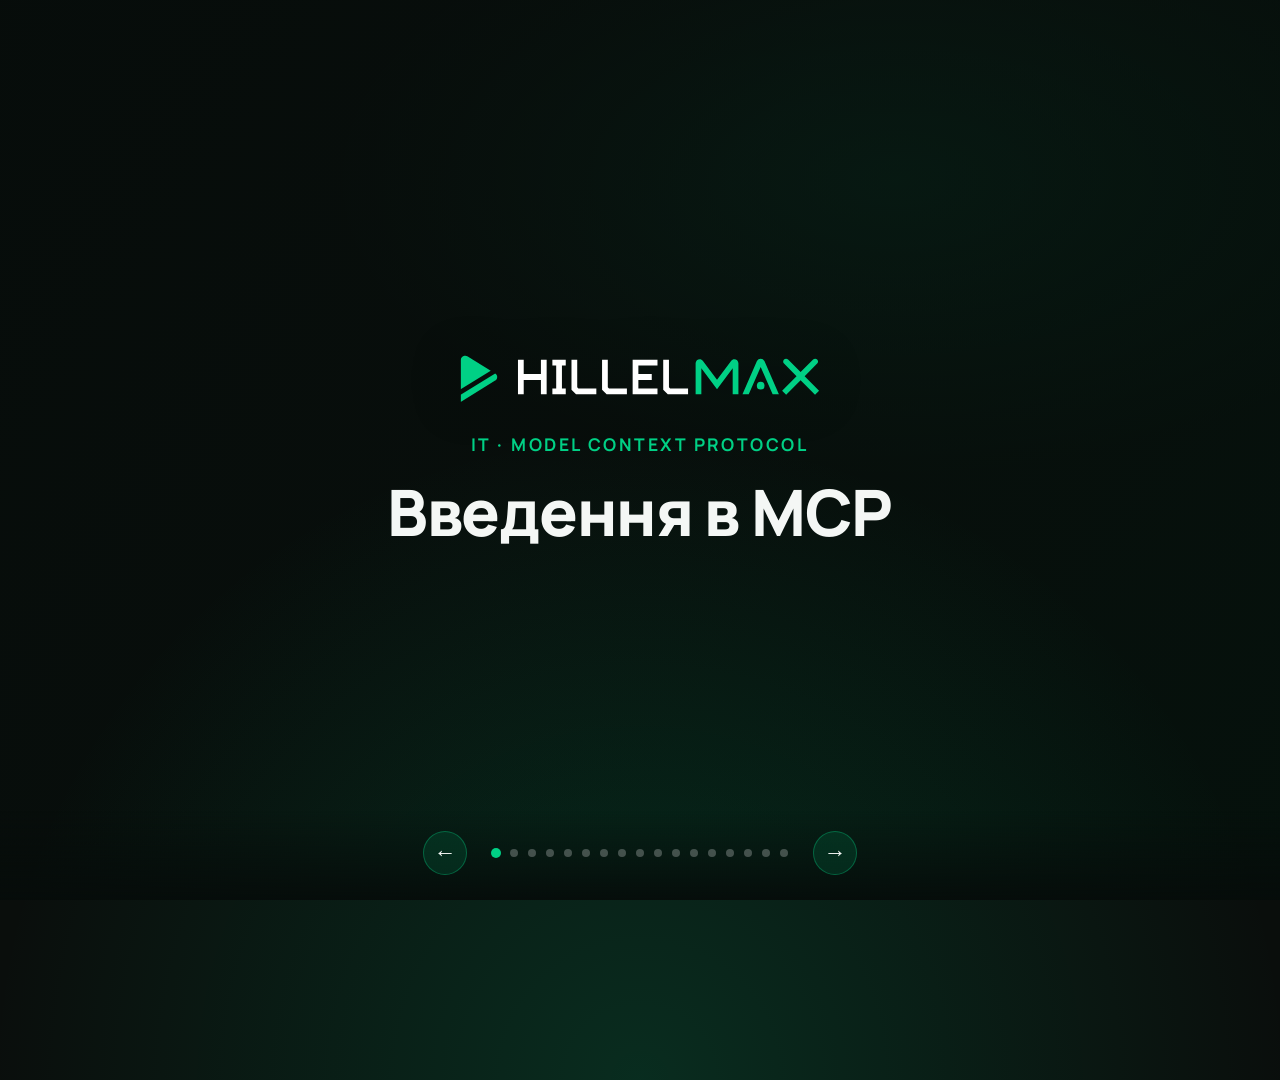
==== lesson 1/index.html @ cdf9f97a "build structure" ====
<!DOCTYPE html>
<html lang="uk">
  <head>
    <meta charset="UTF-8" />
    <meta name="viewport" content="width=device-width, initial-scale=1.0" />
    <title>Hillel MAX — Урок 1 · Введення в MCP</title>
    <link rel="preconnect" href="https://fonts.googleapis.com" />
    <link rel="preconnect" href="https://fonts.gstatic.com" crossorigin />
    <link
      href="https://fonts.googleapis.com/css2?family=Manrope:wght@400;500;600;700;800&display=swap"
      rel="stylesheet"
    />
    <link rel="stylesheet" href="styles.css" />
  </head>
  <body>
    <div class="deck" id="deck">
      <section class="slide slide--active" data-slide="0" aria-label="Титульний слайд">
        <video class="slide__video" autoplay muted loop playsinline preload="auto">
          <source src="../video%20and%20pcitures/Video/main%20slide.mp4" type="video/mp4" />
        </video>
        <div class="slide__scrim"></div>
        <div class="slide__glow" aria-hidden="true"></div>
        <div class="slide__inner slide__inner--title">
          <img
            class="slide__logo"
            src="../video%20and%20pcitures/Hillel%20MAX%20Logo/logo-w.svg"
            alt="Hillel MAX"
            width="280"
            height="39"
          />
          <p class="slide__eyebrow js-reveal">IT · Model Context Protocol</p>
          <h1 class="slide__title js-reveal">Введення в MCP</h1>
        </div>
      </section>

      <section class="slide" data-slide="1" aria-label="План заняття">
        <video class="slide__video" autoplay muted loop playsinline preload="auto">
          <source src="../video%20and%20pcitures/Video/northern%20lights%20slide.mp4" type="video/mp4" />
        </video>
        <div class="slide__scrim slide__scrim--plan"></div>
        <div class="slide__glow slide__glow--soft" aria-hidden="true"></div>
        <div class="slide__inner slide__inner--plan">
          <p class="slide__eyebrow slide__eyebrow--accent js-reveal-plan-header">Урок 1</p>
          <h2 class="slide__heading js-reveal-plan-header">План заняття</h2>
          <ol class="plan-list">
            <li class="plan-list__item js-plan-step">
              <span class="plan-list__num">01</span>
              <span class="plan-list__text">Введення до MCP</span>
            </li>
            <li class="plan-list__item js-plan-step">
              <span class="plan-list__num">02</span>
              <span class="plan-list__text">Практичні сценарії</span>
            </li>
            <li class="plan-list__item js-plan-step">
              <span class="plan-list__num">03</span>
              <span class="plan-list__text">Висновки</span>
            </li>
          </ol>
        </div>
      </section>

      <!-- Block 1: Введення -->
      <section class="slide" aria-label="Блок 1 — Введення до MCP">
        <video class="slide__video" autoplay muted loop playsinline preload="auto">
          <source src="../video%20and%20pcitures/Video/screensaver%20slide.mp4" type="video/mp4" />
        </video>
        <div class="slide__scrim"></div>
        <div class="slide__glow" aria-hidden="true"></div>
        <div class="slide__inner slide__inner--title">
          <p class="slide__eyebrow js-reveal">Блок 1</p>
          <h2 class="slide__title js-reveal">Введення до MCP</h2>
          <p class="slide__subtitle js-reveal">Чому виникла потреба в стандарті</p>
        </div>
      </section>

      <section class="slide" aria-label="Контекст">
        <video class="slide__video" autoplay muted loop playsinline preload="auto">
          <source src="../video%20and%20pcitures/Video/northern%20lights%20slide.mp4" type="video/mp4" />
        </video>
        <div class="slide__scrim"></div>
        <div class="slide__glow slide__glow--soft" aria-hidden="true"></div>
        <div class="slide__inner slide__inner--content">
          <p class="slide__eyebrow js-reveal">Введення до MCP</p>
          <h2 class="slide__heading js-reveal">AI-агенти та зовнішні сервіси</h2>
          <p class="slide__lead js-reveal">
            Агенти надсилають повідомлення, працюють з email, базами даних і API. Для цього потрібен
            <strong>кастомний код</strong> і обгортка у вигляді tools для кожного сервісу.
          </p>
        </div>
      </section>

      <section class="slide" aria-label="Основна проблема">
        <video class="slide__video" autoplay muted loop playsinline preload="auto">
          <source src="../video%20and%20pcitures/Video/northern%20lights%20slide.mp4" type="video/mp4" />
        </video>
        <div class="slide__scrim"></div>
        <div class="slide__glow slide__glow--soft" aria-hidden="true"></div>
        <div class="slide__inner slide__inner--content">
          <p class="slide__eyebrow js-reveal">Введення до MCP</p>
          <h2 class="slide__heading js-reveal">Основна проблема</h2>
          <ul class="content-list">
            <li class="content-list__item js-reveal">Інтеграції жорстко привʼязані до одного середовища (наприклад, Cursor)</li>
            <li class="content-list__item js-reveal">Інший агент або платформа — інтеграцію треба робити заново</li>
            <li class="content-list__item js-reveal">Кожен новий агент = нова інтеграція</li>
          </ul>
        </div>
      </section>

      <section class="slide" aria-label="Наслідки">
        <video class="slide__video" autoplay muted loop playsinline preload="auto">
          <source src="../video%20and%20pcitures/Video/northern%20lights%20slide.mp4" type="video/mp4" />
        </video>
        <div class="slide__scrim"></div>
        <div class="slide__glow slide__glow--soft" aria-hidden="true"></div>
        <div class="slide__inner slide__inner--content">
          <p class="slide__eyebrow js-reveal">Введення до MCP</p>
          <h2 class="slide__heading js-reveal">Наслідки такого підходу</h2>
          <ul class="content-list">
            <li class="content-list__item js-reveal">Дублювання коду</li>
            <li class="content-list__item js-reveal">Зростання витрат на розробку</li>
            <li class="content-list__item js-reveal">Складність підтримки та масштабування</li>
            <li class="content-list__item js-reveal">Відсутність стандартизації</li>
          </ul>
        </div>
      </section>

      <section class="slide" aria-label="Рішення MCP">
        <video class="slide__video" autoplay muted loop playsinline preload="auto">
          <source src="../video%20and%20pcitures/Video/northern%20lights%20slide.mp4" type="video/mp4" />
        </video>
        <div class="slide__scrim"></div>
        <div class="slide__glow slide__glow--soft" aria-hidden="true"></div>
        <div class="slide__inner slide__inner--content">
          <p class="slide__eyebrow js-reveal">Введення до MCP</p>
          <h2 class="slide__heading js-reveal">Рішення: MCP</h2>
          <p class="slide__lead js-reveal">
            <strong>Model Context Protocol</strong> додає рівень абстракції — єдиний стандарт між агентами,
            tools і зовнішніми сервісами.
          </p>
          <p class="slide__lead js-reveal">
            Інтеграція один раз → MCP-сервер → будь-який агент з підтримкою MCP.
          </p>
        </div>
      </section>

      <section class="slide slide--diagram diagram-slide" aria-label="Схема MCP">
        <video class="slide__video" autoplay muted loop playsinline preload="auto">
          <source src="../video%20and%20pcitures/Video/northern%20lights%20slide.mp4" type="video/mp4" />
        </video>
        <div class="slide__scrim slide__scrim--plan"></div>
        <div class="slide__glow slide__glow--soft" aria-hidden="true"></div>
        <div class="slide__inner slide__inner--content slide__inner--diagram">
          <p class="slide__eyebrow js-reveal">Введення до MCP</p>
          <h2 class="slide__heading js-reveal">Як це працює</h2>
          <div class="mcp-flow js-reveal" role="img" aria-label="Агент підключається до MCP-сервера, який надає доступ до зовнішніх сервісів">
            <div class="mcp-flow__lane">
              <div class="mcp-flow__agents mcp-flow__step">
                <div class="mcp-flow__node mcp-flow__node--agent">
                  <span class="mcp-flow__badge">AI</span>
                  <span class="mcp-flow__label">Агент</span>
                  <span class="mcp-flow__hint">Cursor · Claude · VS Code</span>
                </div>
                <p class="mcp-flow__note">Потребує доступ до різних сервісів</p>
              </div>

              <div class="mcp-flow__hub-group mcp-flow__step">
                <div class="mcp-flow__pipe mcp-flow__pipe--left" aria-hidden="true">
                  <span class="mcp-flow__line"></span>
                  <span class="mcp-flow__dot mcp-flow__dot--a"></span>
                  <span class="mcp-flow__dot mcp-flow__dot--b"></span>
                </div>
                <div class="mcp-flow__hub">
                  <span class="mcp-flow__hub-ring" aria-hidden="true"></span>
                  <span class="mcp-flow__hub-tag">MCP</span>
                  <span class="mcp-flow__hub-title">Server</span>
                  <span class="mcp-flow__hub-sub">Одна інтеграція</span>
                </div>
              </div>

              <div class="mcp-flow__services-group mcp-flow__step">
                <div class="mcp-flow__pipe mcp-flow__pipe--right" aria-hidden="true">
                  <span class="mcp-flow__line"></span>
                  <span class="mcp-flow__dot mcp-flow__dot--a"></span>
                  <span class="mcp-flow__dot mcp-flow__dot--b"></span>
                  <span class="mcp-flow__dot mcp-flow__dot--c"></span>
                </div>
                <div class="mcp-flow__services">
                  <div class="mcp-flow__node mcp-flow__node--service">
                    <span class="mcp-flow__service-icon">@</span>
                    <span class="mcp-flow__label">Email</span>
                  </div>
                  <div class="mcp-flow__node mcp-flow__node--service">
                    <span class="mcp-flow__service-icon">DB</span>
                    <span class="mcp-flow__label">База даних</span>
                  </div>
                  <div class="mcp-flow__node mcp-flow__node--service">
                    <span class="mcp-flow__service-icon">API</span>
                    <span class="mcp-flow__label">Зовнішні API</span>
                  </div>
                  <div class="mcp-flow__node mcp-flow__node--service">
                    <span class="mcp-flow__service-icon">N</span>
                    <span class="mcp-flow__label">Notion</span>
                  </div>
                </div>
              </div>
            </div>
            <p class="mcp-flow__caption mcp-flow__step">
              Агент підключається до <strong>MCP-сервера</strong> — і отримує tools для всіх сервісів без окремої розробки
            </p>
          </div>
        </div>
      </section>

      <section class="slide" aria-label="Що це дає">
        <video class="slide__video" autoplay muted loop playsinline preload="auto">
          <source src="../video%20and%20pcitures/Video/northern%20lights%20slide.mp4" type="video/mp4" />
        </video>
        <div class="slide__scrim"></div>
        <div class="slide__glow slide__glow--soft" aria-hidden="true"></div>
        <div class="slide__inner slide__inner--content">
          <p class="slide__eyebrow js-reveal">Введення до MCP</p>
          <h2 class="slide__heading js-reveal">Що це дає</h2>
          <ul class="content-list">
            <li class="content-list__item js-reveal">Одна інтеграція для багатьох агентів</li>
            <li class="content-list__item js-reveal">Повторне використання логіки</li>
            <li class="content-list__item js-reveal">Швидке масштабування</li>
            <li class="content-list__item js-reveal">Зниження вартості розробки</li>
          </ul>
        </div>
      </section>

      <section class="slide" aria-label="Ефект екосистеми">
        <video class="slide__video" autoplay muted loop playsinline preload="auto">
          <source src="../video%20and%20pcitures/Video/northern%20lights%20slide.mp4" type="video/mp4" />
        </video>
        <div class="slide__scrim"></div>
        <div class="slide__glow slide__glow--soft" aria-hidden="true"></div>
        <div class="slide__inner slide__inner--content">
          <p class="slide__eyebrow js-reveal">Введення до MCP</p>
          <h2 class="slide__heading js-reveal">Ефект екосистеми</h2>
          <p class="slide__lead js-reveal">
            MCP створює <strong>мережевий ефект</strong>: більше серверів і агентів — більше можливостей для всіх учасників.
          </p>
        </div>
      </section>

      <!-- Block 2 — Сценарії -->
      <section class="slide" aria-label="Блок 2 — Сценарії">
        <video class="slide__video" autoplay muted loop playsinline preload="auto">
          <source src="../video%20and%20pcitures/Video/screensaver%20slide.mp4" type="video/mp4" />
        </video>
        <div class="slide__scrim"></div>
        <div class="slide__glow" aria-hidden="true"></div>
        <div class="slide__inner slide__inner--title">
          <p class="slide__eyebrow js-reveal">Блок 2</p>
          <h2 class="slide__title js-reveal">Практичні сценарії</h2>
          <p class="slide__subtitle js-reveal">Де MCP уже працює сьогодні</p>
        </div>
      </section>

      <section class="slide" aria-label="Контекст сценаріїв">
        <video class="slide__video" autoplay muted loop playsinline preload="auto">
          <source src="../video%20and%20pcitures/Video/nextflix%20slide.mp4" type="video/mp4" />
        </video>
        <div class="slide__scrim"></div>
        <div class="slide__glow slide__glow--soft" aria-hidden="true"></div>
        <div class="slide__inner slide__inner--content">
          <p class="slide__eyebrow js-reveal">Практичні сценарії</p>
          <h2 class="slide__heading js-reveal">MCP у повсякденній роботі</h2>
          <p class="slide__lead js-reveal">
            Протокол використовують не лише розробники — будь-який користувач AI-інструмента може підключити
            зовнішні сервіси через MCP-сервери і працювати з ними в одному чаті.
          </p>
          <p class="slide__lead js-reveal">
            Розглянемо три типові ситуації: особистий асистент, design-to-code і корпоративна аналітика.
          </p>
        </div>
      </section>

      <section class="slide" aria-label="Персональний асистент">
        <video class="slide__video" autoplay muted loop playsinline preload="auto">
          <source src="../video%20and%20pcitures/Video/ice%20cubes.mp4" type="video/mp4" />
        </video>
        <div class="slide__scrim"></div>
        <div class="slide__glow slide__glow--soft" aria-hidden="true"></div>
        <div class="slide__inner slide__inner--content">
          <p class="slide__eyebrow js-reveal">Практичні сценарії</p>
          <h2 class="slide__heading js-reveal">Персональний асистент</h2>
          <p class="slide__lead js-reveal">
            AI-помічник у Cursor або Claude Desktop бачить календар, нотатки в Notion і список задач —
            одночасно, без перемикання між вкладками.
          </p>
          <p class="slide__lead js-reveal">
            Ви пишете «створи зустріч на завтра» або «додай нотатку до проєкту» — агент сам обирає
            потрібний <strong>tool</strong> і виконує дію через MCP.
          </p>
        </div>
      </section>

      <section class="slide" aria-label="Design-to-code">
        <video class="slide__video" autoplay muted loop playsinline preload="auto">
          <source src="../video%20and%20pcitures/Video/ice%20cubes.mp4" type="video/mp4" />
        </video>
        <div class="slide__scrim"></div>
        <div class="slide__glow slide__glow--soft" aria-hidden="true"></div>
        <div class="slide__inner slide__inner--content">
          <p class="slide__eyebrow js-reveal">Практичні сценарії</p>
          <h2 class="slide__heading js-reveal">Design-to-code</h2>
          <p class="slide__lead js-reveal">
            Дизайнер передає макет у Figma. Розробник просить AI згенерувати компонент «як на макеті» —
            без ручного копіювання розмірів і кольорів.
          </p>
          <p class="slide__lead js-reveal">
            <strong>Figma MCP</strong> дає агенту доступ до структури файлу: компоненти, токени, відступи.
            Код виходить набагато ближчим до дизайну, ніж генерація «на око».
          </p>
        </div>
      </section>

      <section class="slide" aria-label="Enterprise">
        <video class="slide__video" autoplay muted loop playsinline preload="auto">
          <source src="../video%20and%20pcitures/Video/ice%20cubes.mp4" type="video/mp4" />
        </video>
        <div class="slide__scrim"></div>
        <div class="slide__glow slide__glow--soft" aria-hidden="true"></div>
        <div class="slide__inner slide__inner--content">
          <p class="slide__eyebrow js-reveal">Практичні сценарії</p>
          <h2 class="slide__heading js-reveal">Enterprise-аналітика</h2>
          <p class="slide__lead js-reveal">
            У компанії дані розкидані по CRM, warehouse і внутрішніх API. Менеджер запитує в чаті:
            «Скільки угод закрили минулого кварталу?» — без SQL і без пʼяти вкладок.
          </p>
          <p class="slide__lead js-reveal">
            MCP-сервери підключають системи до корпоративного асистента. IT контролює доступ на рівні
            серверів — без переписування інтеграцій під кожен новий AI-інструмент.
          </p>
        </div>
      </section>

      <section class="slide" aria-label="Підключення в Cursor">
        <video class="slide__video" autoplay muted loop playsinline preload="auto">
          <source src="../video%20and%20pcitures/Video/nextflix%20slide.mp4" type="video/mp4" />
        </video>
        <div class="slide__scrim"></div>
        <div class="slide__glow slide__glow--soft" aria-hidden="true"></div>
        <div class="slide__inner slide__inner--content">
          <p class="slide__eyebrow js-reveal">Практичні сценарії</p>
          <h2 class="slide__heading js-reveal">Спробувати в Cursor</h2>
          <p class="slide__lead js-reveal">
            Щоб підключити MCP-сервер, додайте його в налаштування Cursor — наприклад, Notion MCP
            через поле <strong>mcpServers</strong> у конфігурації.
          </p>
          <p class="slide__lead js-reveal">
            Після збереження агент отримує tools для пошуку, читання та створення сторінок у Notion.
            GitLab, Figma та інші сервери підключаються за тим самим принципом.
          </p>
        </div>
      </section>

      <!-- Final -->
      <section class="slide" aria-label="Підсумки">
        <video class="slide__video" autoplay muted loop playsinline preload="auto">
          <source src="../video%20and%20pcitures/Video/ice%20cubes.mp4" type="video/mp4" />
        </video>
        <div class="slide__scrim"></div>
        <div class="slide__glow slide__glow--soft" aria-hidden="true"></div>
        <div class="slide__inner slide__inner--content">
          <p class="slide__eyebrow js-reveal">Фінал заняття</p>
          <h2 class="slide__heading js-reveal">Підсумки</h2>
          <p class="slide__lead js-reveal">
            Без <strong>MCP</strong> кожен AI-агент потребує окремих інтеграцій із зовнішніми сервісами — це дорого,
            складно підтримувати і не масштабується.
          </p>
          <p class="slide__lead js-reveal">
            <strong>MCP</strong> вирішує це через один сервер: інтеграція один раз, а підключитися може
            будь-який агент. Чим більше серверів і агентів — тим сильніший мережевий ефект.
          </p>
          <p class="slide__lead js-reveal">
            У наступних лекціях розберемо, що таке MCP, його архітектуру та як побудувати власний MCP-сервер.
          </p>
        </div>
      </section>
    </div>

    <nav class="nav" aria-label="Навігація по слайдах">
      <button type="button" class="nav__btn" id="prev" aria-label="Попередній слайд">←</button>
      <div class="nav__dots" id="dots" role="tablist" aria-label="Слайди"></div>
      <button type="button" class="nav__btn" id="next" aria-label="Наступний слайд">→</button>
    </nav>

    <script src="https://cdnjs.cloudflare.com/ajax/libs/gsap/3.12.5/gsap.min.js"></script>
    <script src="app.js"></script>
  </body>
</html>
---- lesson 1/styles.css ----
:root {
  --hillel-mint: #00d085;
  --hillel-mint-dim: rgba(0, 208, 133, 0.35);
  --bg-dark: #0a0e0c;
  --text: #f4f7f5;
  --text-muted: rgba(244, 247, 245, 0.72);
  --ease-out: cubic-bezier(0.22, 1, 0.36, 1);
  --font: "Manrope", system-ui, sans-serif;
}

*,
*::before,
*::after {
  box-sizing: border-box;
}

html,
body {
  height: 100%;
  margin: 0;
}

html {
  font-size: 125%;
}

body {
  font-family: var(--font);
  background: var(--bg-dark);
  color: var(--text);
  overflow: hidden;
}

.deck {
  position: relative;
  width: 100%;
  height: 100%;
}

.slide {
  position: absolute;
  inset: 0;
  display: flex;
  align-items: center;
  justify-content: center;
  opacity: 0;
  visibility: hidden;
  pointer-events: none;
  transition: visibility 0s linear 0.5s;
}

.slide--active {
  opacity: 1;
  visibility: visible;
  pointer-events: auto;
  transition: visibility 0s linear 0s;
  z-index: 1;
}

.slide__video {
  position: absolute;
  inset: 0;
  width: 100%;
  height: 100%;
  object-fit: cover;
  filter: saturate(1.05) contrast(1.02);
}

/* Якщо браузер не відтворює .mov (часто Chrome на Windows) — хоча б не «порожній» кадр */
.slide__video.slide__video--failed {
  visibility: hidden;
}

.slide--video-fallback {
  background: linear-gradient(125deg, #071512 0%, #0c221c 45%, #051a14 100%);
}

.slide__scrim {
  position: absolute;
  inset: 0;
  background: linear-gradient(
      125deg,
      rgba(6, 12, 10, 0.88) 0%,
      rgba(6, 14, 11, 0.55) 45%,
      rgba(4, 18, 12, 0.75) 100%
    ),
    radial-gradient(
      ellipse 80% 60% at 70% 20%,
      rgba(0, 208, 133, 0.12),
      transparent 55%
    );
  pointer-events: none;
}

.slide__scrim--plan {
  background: linear-gradient(
      110deg,
      rgba(5, 14, 11, 0.92) 0%,
      rgba(6, 16, 12, 0.72) 50%,
      rgba(4, 20, 14, 0.88) 100%
    ),
    radial-gradient(
      circle at 20% 80%,
      rgba(0, 208, 133, 0.1),
      transparent 50%
    );
}

.slide__glow {
  position: absolute;
  inset: -20%;
  background: radial-gradient(
    circle at 50% 100%,
    var(--hillel-mint-dim) 0%,
    transparent 42%
  );
  opacity: 0.45;
  pointer-events: none;
  animation: glowPulse 8s var(--ease-out) infinite alternate;
}

.slide__glow--soft {
  opacity: 0.25;
  animation-duration: 10s;
}

@keyframes glowPulse {
  from {
    transform: scale(1) translateY(0);
    opacity: 0.35;
  }
  to {
    transform: scale(1.08) translateY(-2%);
    opacity: 0.55;
  }
}

.slide__inner {
  position: relative;
  z-index: 2;
  width: min(92vw, 1100px);
  padding: clamp(1.5rem, 4vw, 3rem);
}

.slide__inner--title {
  text-align: center;
  display: flex;
  flex-direction: column;
  align-items: center;
  gap: 1rem;
}

/* Ширший блок під назву та текст на титульному слайді */
.slide__inner.slide__inner--title {
  width: min(94vw, 72rem);
  max-width: min(94vw, 72rem);
}

.slide__inner--title .slide__title {
  max-width: min(90vw, 38rem);
}

.slide__inner--title .slide__subtitle {
  max-width: min(90vw, 44rem);
}

.slide__inner--title .slide__hint {
  max-width: min(90vw, 36rem);
}

.slide__inner--title .slide__logo {
  width: min(90%, 360px);
}

.slide__logo {
  width: min(72vw, 320px);
  height: auto;
  margin-bottom: 0.5rem;
  filter: drop-shadow(0 4px 24px rgba(0, 0, 0, 0.35));
}

.slide__eyebrow {
  margin: 0;
  font-size: clamp(0.75rem, 1.5vw, 0.875rem);
  font-weight: 700;
  letter-spacing: 0.14em;
  text-transform: uppercase;
  color: var(--hillel-mint);
}

.slide__eyebrow--accent {
  text-align: left;
  align-self: flex-start;
}

.slide__title {
  margin: 0;
  font-size: clamp(1.75rem, 5vw, 3.25rem);
  font-weight: 800;
  line-height: 1.12;
  letter-spacing: -0.02em;
  max-width: 18ch;
  text-wrap: balance;
}

.slide__subtitle {
  margin: 0;
  font-size: clamp(1rem, 2.2vw, 1.25rem);
  font-weight: 500;
  color: var(--text-muted);
  max-width: 36ch;
  line-height: 1.5;
}

.slide__hint {
  margin: 1.5rem 0 0;
  font-size: 0.8125rem;
  color: rgba(244, 247, 245, 0.45);
  font-weight: 500;
}

.slide__inner--plan {
  max-height: 100vh;
  overflow-y: auto;
  overflow-x: hidden;
  padding-bottom: 5rem;
  scrollbar-width: none; /* Firefox — без смуги прокрутки */
  -ms-overflow-style: none; /* IE / старий Edge */
}

.slide__inner--plan::-webkit-scrollbar {
  display: none; /* Chrome, Safari, новий Edge */
}

.slide__heading {
  margin: 0 0 0.5rem;
  font-size: clamp(1.75rem, 4vw, 2.75rem);
  font-weight: 800;
  letter-spacing: -0.02em;
}

.slide__inner--plan .slide__heading {
  margin-bottom: 1.35rem;
}

.slide__lead {
  margin: 0 0 1.75rem;
  font-size: clamp(0.9375rem, 1.8vw, 1.0625rem);
  color: var(--text-muted);
  line-height: 1.55;
  max-width: 62ch;
}

.plan-list {
  margin: 0;
  padding: 0;
  list-style: none;
  display: flex;
  flex-direction: column;
  gap: 0.75rem;
}

.plan-list__item {
  display: grid;
  grid-template-columns: auto 1fr;
  gap: 1rem 1.25rem;
  align-items: center;
  padding: 1rem 1.25rem;
  background: rgba(255, 255, 255, 0.04);
  border: 1px solid rgba(0, 208, 133, 0.18);
  border-radius: 12px;
  backdrop-filter: blur(10px);
  transition: border-color 0.35s var(--ease-out), background 0.35s var(--ease-out);
}

.plan-list__item:hover {
  border-color: rgba(0, 208, 133, 0.4);
  background: rgba(255, 255, 255, 0.06);
}

.plan-list__num {
  display: flex;
  align-items: center;
  font-size: 0.8125rem;
  font-weight: 800;
  letter-spacing: 0.08em;
  color: var(--hillel-mint);
  line-height: 1;
}

.plan-list__text {
  font-size: clamp(1.0625rem, 2.1vw, 1.3rem);
  line-height: 1.45;
  color: var(--text);
  font-weight: 600;
}

.nav {
  position: fixed;
  bottom: 0;
  left: 0;
  right: 0;
  z-index: 10;
  display: flex;
  align-items: center;
  justify-content: center;
  gap: 1.25rem;
  padding: 1rem 1.5rem 1.25rem;
  background: linear-gradient(to top, rgba(6, 12, 10, 0.95), transparent);
}

.nav__btn {
  width: 44px;
  height: 44px;
  border: 1px solid rgba(0, 208, 133, 0.35);
  border-radius: 50%;
  background: rgba(0, 208, 133, 0.12);
  color: var(--text);
  font-size: 1.125rem;
  cursor: pointer;
  transition: background 0.25s var(--ease-out), transform 0.2s var(--ease-out),
    border-color 0.25s;
}

.nav__btn:hover {
  background: rgba(0, 208, 133, 0.28);
  border-color: var(--hillel-mint);
  transform: scale(1.05);
}

.nav__btn:active {
  transform: scale(0.96);
}

.nav__dots {
  display: flex;
  gap: 0.5rem;
}

.nav__dot {
  width: 8px;
  height: 8px;
  border-radius: 50%;
  border: none;
  padding: 0;
  background: rgba(255, 255, 255, 0.25);
  cursor: pointer;
  transition: background 0.3s var(--ease-out), transform 0.3s var(--ease-out);
}

.nav__dot--active {
  background: var(--hillel-mint);
  transform: scale(1.25);
}

.js-reveal,
.js-reveal-plan {
  will-change: transform, opacity;
}

/* Контент-слайди (після титулів блоків) */
.slide__inner--content {
  width: min(92vw, 1100px);
}

.content-list {
  margin: 1.25rem 0 0;
  padding: 0;
  list-style: none;
  display: flex;
  flex-direction: column;
  gap: 0.9rem;
  max-width: 72ch;
}

.content-list--compact {
  gap: 0.65rem;
  margin-top: 1rem;
}

.content-list__item {
  position: relative;
  padding: 0.9rem 1.05rem 0.9rem 2.75rem;
  background: rgba(255, 255, 255, 0.04);
  border: 1px solid rgba(0, 208, 133, 0.16);
  border-radius: 14px;
  backdrop-filter: blur(10px);
  color: var(--text);
  line-height: 1.55;
  font-size: clamp(0.95rem, 1.55vw, 1.1rem);
}

.content-list__item::before {
  content: "";
  position: absolute;
  left: 1.05rem;
  top: 50%;
  transform: translateY(-50%);
  width: 10px;
  height: 10px;
  border-radius: 50%;
  background: var(--hillel-mint);
  box-shadow: 0 0 0 6px rgba(0, 208, 133, 0.14);
}

.grid-2 {
  display: grid;
  grid-template-columns: 1fr 1fr;
  gap: clamp(1rem, 2.2vw, 1.5rem);
  margin-top: 1.15rem;
}

@media (max-width: 920px) {
  .grid-2 {
    grid-template-columns: 1fr;
  }
}

.content-card {
  padding: 1.15rem 1.2rem 1.25rem;
  background: rgba(255, 255, 255, 0.035);
  border: 1px solid rgba(0, 208, 133, 0.18);
  border-radius: 16px;
  backdrop-filter: blur(10px);
}

.content-card__title {
  margin: 0;
  font-size: 1.15rem;
  font-weight: 800;
  letter-spacing: -0.01em;
}

.token-grid {
  margin-top: 1.1rem;
}

.token-card {
  padding: 1.15rem 1.2rem 1.25rem;
  background: rgba(255, 255, 255, 0.035);
  border: 1px solid rgba(0, 208, 133, 0.18);
  border-radius: 16px;
  backdrop-filter: blur(10px);
}

.token-card p {
  margin: 0.45rem 0 0;
  color: var(--text-muted);
  line-height: 1.5;
  font-size: 0.95rem;
}

.steps-span-2 {
  grid-column: 1 / -1;
}

.steps-slide .token-card {
  padding: 0.95rem 1rem 1.05rem;
}

.steps-slide .slide__inner--content {
  padding: clamp(1.05rem, 2.2vw, 2rem);
}

.slide__inner--diagram {
  max-width: min(94vw, 1120px);
  padding-top: clamp(0.75rem, 1.5vw, 1.25rem);
}

.slide--diagram .slide__heading {
  margin-bottom: 0.5rem;
}

.mcp-flow {
  margin-top: 0.65rem;
}

.mcp-flow__lane {
  display: grid;
  grid-template-columns: minmax(9rem, 1fr) minmax(11rem, 1.35fr) minmax(11rem, 1.35fr);
  align-items: center;
  gap: 0.5rem;
  min-height: min(42vh, 300px);
}

.mcp-flow__hub-group,
.mcp-flow__services-group {
  display: grid;
  grid-template-columns: minmax(2rem, 3.5rem) 1fr;
  align-items: center;
  gap: 0.35rem;
}

.mcp-flow__services-group {
  grid-template-columns: minmax(2rem, 3.5rem) 1fr;
}

.mcp-flow__agents,
.mcp-flow__services {
  display: flex;
  flex-direction: column;
  gap: 0.55rem;
}

.mcp-flow__services {
  display: grid;
  grid-template-columns: 1fr 1fr;
  gap: 0.5rem;
}

.mcp-flow__node {
  display: flex;
  flex-direction: column;
  align-items: center;
  text-align: center;
  gap: 0.35rem;
  padding: 0.85rem 0.75rem;
  background: rgba(255, 255, 255, 0.045);
  border: 1px solid rgba(0, 208, 133, 0.22);
  border-radius: 14px;
  backdrop-filter: blur(10px);
}

.mcp-flow__node--agent {
  padding: 1rem 0.85rem 0.9rem;
  border-color: rgba(0, 208, 133, 0.38);
  box-shadow: 0 0 28px rgba(0, 208, 133, 0.12);
}

.mcp-flow__node--service {
  padding: 0.65rem 0.5rem;
}

.mcp-flow__badge {
  display: flex;
  align-items: center;
  justify-content: center;
  width: 2.5rem;
  height: 2.5rem;
  border-radius: 50%;
  font-size: 0.72rem;
  font-weight: 800;
  letter-spacing: 0.04em;
  color: var(--bg-dark);
  background: linear-gradient(145deg, #00f0a0, var(--hillel-mint));
  box-shadow: 0 0 0 6px rgba(0, 208, 133, 0.14);
}

.mcp-flow__service-icon {
  display: flex;
  align-items: center;
  justify-content: center;
  width: 1.85rem;
  height: 1.85rem;
  border-radius: 8px;
  font-size: 0.62rem;
  font-weight: 800;
  letter-spacing: 0.02em;
  color: var(--hillel-mint);
  background: rgba(0, 208, 133, 0.12);
  border: 1px solid rgba(0, 208, 133, 0.28);
}

.mcp-flow__label {
  font-size: 0.82rem;
  font-weight: 700;
  line-height: 1.25;
}

.mcp-flow__hint,
.mcp-flow__note {
  margin: 0;
  font-size: 0.68rem;
  font-weight: 500;
  color: var(--text-muted);
  line-height: 1.35;
}

.mcp-flow__note {
  text-align: center;
  padding: 0 0.25rem;
  font-style: italic;
}

.mcp-flow__hub {
  position: relative;
  display: flex;
  flex-direction: column;
  align-items: center;
  justify-content: center;
  text-align: center;
  gap: 0.15rem;
  min-height: 7.5rem;
  padding: 1rem 0.65rem;
  border-radius: 18px;
  background: rgba(0, 208, 133, 0.1);
  border: 2px solid rgba(0, 208, 133, 0.45);
  box-shadow:
    0 0 40px rgba(0, 208, 133, 0.18),
    inset 0 0 24px rgba(0, 208, 133, 0.06);
}

.mcp-flow__hub-ring {
  position: absolute;
  inset: -6px;
  border-radius: 22px;
  border: 1px solid rgba(0, 208, 133, 0.25);
  animation: hubPulse 2.4s var(--ease-out) infinite;
  pointer-events: none;
}

.mcp-flow__hub-tag {
  font-size: 0.65rem;
  font-weight: 800;
  letter-spacing: 0.16em;
  text-transform: uppercase;
  color: var(--hillel-mint);
}

.mcp-flow__hub-title {
  font-size: 1.05rem;
  font-weight: 800;
  letter-spacing: -0.02em;
}

.mcp-flow__hub-sub {
  font-size: 0.68rem;
  color: var(--text-muted);
}

@keyframes hubPulse {
  0%,
  100% {
    opacity: 0.35;
    transform: scale(1);
  }
  50% {
    opacity: 0.85;
    transform: scale(1.03);
  }
}

.mcp-flow__pipe {
  position: relative;
  align-self: center;
  width: 100%;
  height: 3px;
}

.mcp-flow__line {
  display: block;
  width: 100%;
  height: 100%;
  border-radius: 999px;
  background: linear-gradient(
    90deg,
    rgba(0, 208, 133, 0.15),
    rgba(0, 208, 133, 0.45),
    rgba(0, 208, 133, 0.15)
  );
}

.mcp-flow__dot {
  position: absolute;
  top: 50%;
  width: 8px;
  height: 8px;
  margin-top: -4px;
  border-radius: 50%;
  background: var(--hillel-mint);
  box-shadow: 0 0 10px var(--hillel-mint);
  opacity: 0;
}

.mcp-flow--streaming .mcp-flow__dot {
  opacity: 1;
  animation: packetFlow 1.8s var(--ease-out) infinite;
}

.mcp-flow__dot--a {
  animation-delay: 0s !important;
}

.mcp-flow__dot--b {
  animation-delay: 0.55s !important;
}

.mcp-flow__dot--c {
  animation-delay: 1.1s !important;
}

.mcp-flow__pipe--right .mcp-flow__dot--a {
  animation-delay: 0.2s !important;
}

.mcp-flow__pipe--right .mcp-flow__dot--b {
  animation-delay: 0.75s !important;
}

.mcp-flow__pipe--right .mcp-flow__dot--c {
  animation-delay: 1.3s !important;
}

@keyframes packetFlow {
  0% {
    left: 0;
    opacity: 0;
    transform: scale(0.6);
  }
  8% {
    opacity: 1;
    transform: scale(1);
  }
  92% {
    opacity: 1;
  }
  100% {
    left: calc(100% - 8px);
    opacity: 0;
    transform: scale(0.6);
  }
}

.mcp-flow__caption {
  margin: 0.85rem 0 0;
  padding: 0.75rem 1rem;
  text-align: center;
  font-size: clamp(0.82rem, 1.4vw, 0.95rem);
  line-height: 1.45;
  color: var(--text-muted);
  background: rgba(255, 255, 255, 0.035);
  border: 1px solid rgba(0, 208, 133, 0.16);
  border-radius: 12px;
}

.mcp-flow__caption strong {
  color: var(--text);
}

@media (max-width: 820px) {
  .mcp-flow__lane {
    grid-template-columns: 1fr;
    grid-template-rows: auto auto auto;
    gap: 0.65rem;
    min-height: unset;
  }

  .mcp-flow__hub-group,
  .mcp-flow__services-group {
    grid-template-columns: 1fr;
    justify-items: center;
    gap: 0.5rem;
  }

  .mcp-flow__pipe {
    width: 3px;
    height: 2rem;
    justify-self: center;
  }

  .mcp-flow__line {
    width: 100%;
    height: 100%;
    background: linear-gradient(
      180deg,
      rgba(0, 208, 133, 0.15),
      rgba(0, 208, 133, 0.45),
      rgba(0, 208, 133, 0.15)
    );
  }

  .mcp-flow__dot {
    left: 50% !important;
    margin-left: -4px;
    animation-name: packetFlowVertical !important;
  }

  @keyframes packetFlowVertical {
    0% {
      top: 0;
      opacity: 0;
    }
    8% {
      opacity: 1;
    }
    92% {
      opacity: 1;
    }
    100% {
      top: calc(100% - 8px);
      opacity: 0;
    }
  }

  .mcp-flow__services {
    grid-template-columns: 1fr 1fr;
  }
}
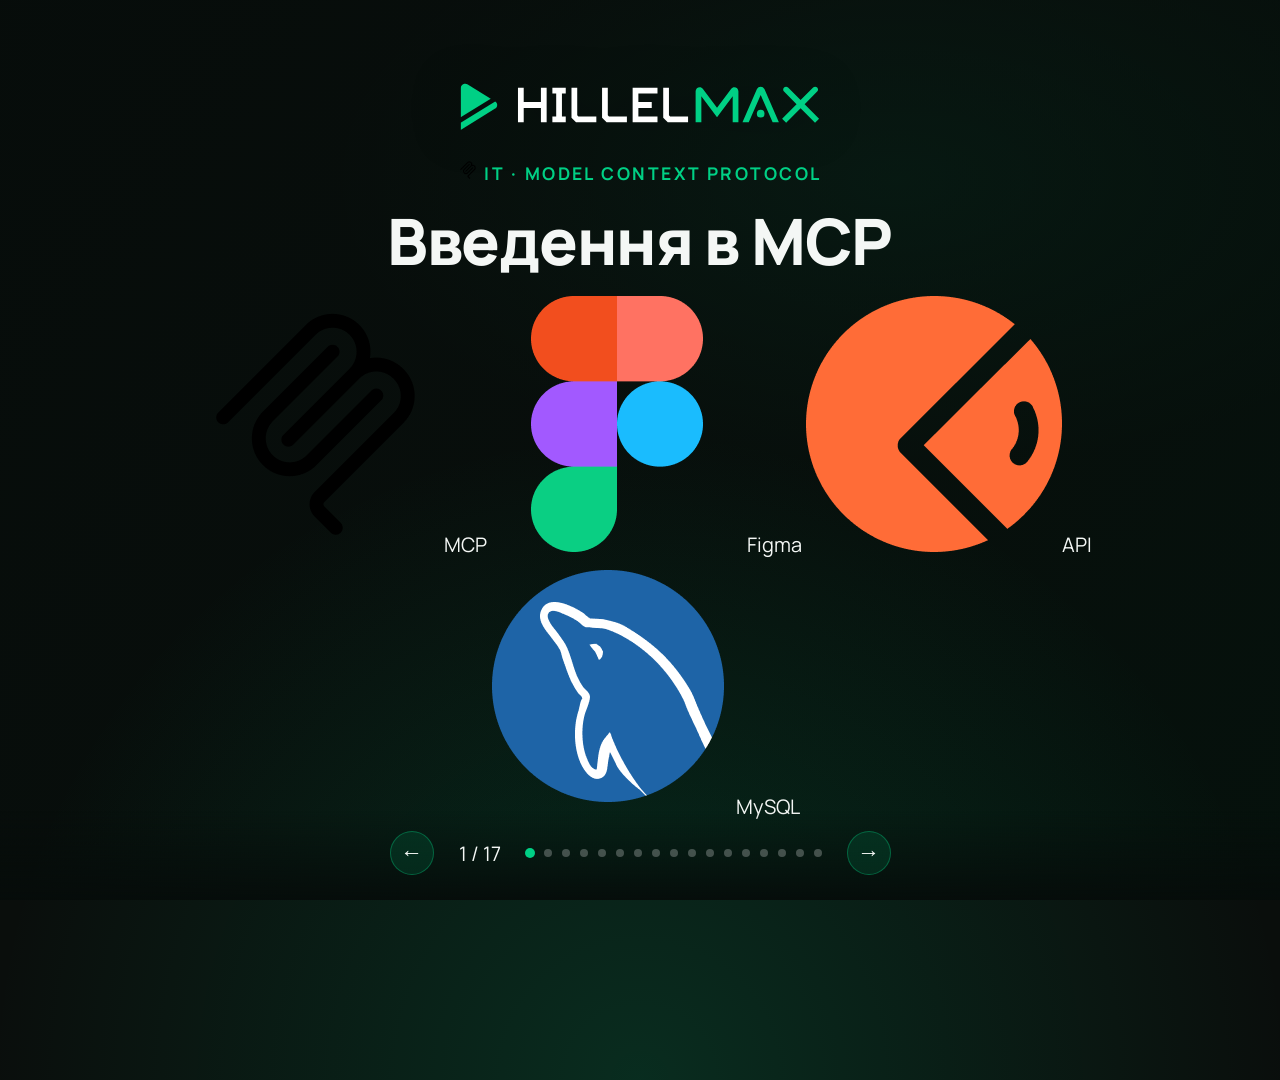
==== commit 697b962c: "Add new lesson "Підключення MCP" with updated structure and content" ====
--- a/lesson 1/index.html
+++ b/lesson 1/index.html
@@ -28,8 +28,19 @@
             width="280"
             height="39"
           />
-          <p class="slide__eyebrow js-reveal">IT · Model Context Protocol</p>
+          <p class="slide__eyebrow js-reveal">
+            <span class="slide__tech-chip">
+              <img src="../video%20and%20pcitures/icons/mcp.png" alt="" width="20" height="20" />
+              IT · Model Context Protocol
+            </span>
+          </p>
           <h1 class="slide__title js-reveal">Введення в MCP</h1>
+          <div class="tech-chips js-reveal" aria-hidden="true">
+            <span class="tech-chip"><img src="../video%20and%20pcitures/icons/mcp.png" alt="" />MCP</span>
+            <span class="tech-chip"><img src="../video%20and%20pcitures/icons/figma.png" alt="" />Figma</span>
+            <span class="tech-chip"><img src="../video%20and%20pcitures/icons/postman.png" alt="" />API</span>
+            <span class="tech-chip"><img src="../video%20and%20pcitures/icons/mysql.png" alt="" />MySQL</span>
+          </div>
         </div>
       </section>
 
@@ -45,14 +56,17 @@
           <ol class="plan-list">
             <li class="plan-list__item js-plan-step">
               <span class="plan-list__num">01</span>
+              <img class="plan-list__icon" src="../video%20and%20pcitures/icons/mcp.png" alt="" width="32" height="32" />
               <span class="plan-list__text">Введення до MCP</span>
             </li>
             <li class="plan-list__item js-plan-step">
               <span class="plan-list__num">02</span>
+              <img class="plan-list__icon" src="../video%20and%20pcitures/icons/figma.png" alt="" width="32" height="32" />
               <span class="plan-list__text">Практичні сценарії</span>
             </li>
             <li class="plan-list__item js-plan-step">
               <span class="plan-list__num">03</span>
+              <img class="plan-list__icon" src="../video%20and%20pcitures/Hillel%20MAX%20Logo/symbol.svg" alt="" width="32" height="32" />
               <span class="plan-list__text">Висновки</span>
             </li>
           </ol>
@@ -60,12 +74,18 @@
       </section>
 
       <!-- Block 1: Введення -->
-      <section class="slide" aria-label="Блок 1 — Введення до MCP">
+      <section class="slide slide--block-intro" aria-label="Блок 1 — Введення до MCP">
         <video class="slide__video" autoplay muted loop playsinline preload="auto">
           <source src="../video%20and%20pcitures/Video/screensaver%20slide.mp4" type="video/mp4" />
         </video>
         <div class="slide__scrim"></div>
         <div class="slide__glow" aria-hidden="true"></div>
+        <img
+          class="slide__watermark"
+          src="../video%20and%20pcitures/Hillel%20MAX%20Logo/symbol.svg"
+          alt=""
+          aria-hidden="true"
+        />
         <div class="slide__inner slide__inner--title">
           <p class="slide__eyebrow js-reveal">Блок 1</p>
           <h2 class="slide__title js-reveal">Введення до MCP</h2>
@@ -156,7 +176,13 @@
             <div class="mcp-flow__lane">
               <div class="mcp-flow__agents mcp-flow__step">
                 <div class="mcp-flow__node mcp-flow__node--agent">
-                  <span class="mcp-flow__badge">AI</span>
+                  <img
+                    class="mcp-flow__agent-icon"
+                    src="../video%20and%20pcitures/icons/chatgpt.png"
+                    alt=""
+                    width="40"
+                    height="40"
+                  />
                   <span class="mcp-flow__label">Агент</span>
                   <span class="mcp-flow__hint">Cursor · Claude · VS Code</span>
                 </div>
@@ -171,7 +197,13 @@
                 </div>
                 <div class="mcp-flow__hub">
                   <span class="mcp-flow__hub-ring" aria-hidden="true"></span>
-                  <span class="mcp-flow__hub-tag">MCP</span>
+                  <img
+                    class="mcp-flow__hub-icon"
+                    src="../video%20and%20pcitures/icons/mcp.png"
+                    alt=""
+                    width="36"
+                    height="36"
+                  />
                   <span class="mcp-flow__hub-title">Server</span>
                   <span class="mcp-flow__hub-sub">Одна інтеграція</span>
                 </div>
@@ -186,19 +218,27 @@
                 </div>
                 <div class="mcp-flow__services">
                   <div class="mcp-flow__node mcp-flow__node--service">
-                    <span class="mcp-flow__service-icon">@</span>
+                    <span class="mcp-flow__service-icon">
+                      <img src="../video%20and%20pcitures/icons/email.svg" alt="" width="22" height="22" />
+                    </span>
                     <span class="mcp-flow__label">Email</span>
                   </div>
                   <div class="mcp-flow__node mcp-flow__node--service">
-                    <span class="mcp-flow__service-icon">DB</span>
+                    <span class="mcp-flow__service-icon">
+                      <img src="../video%20and%20pcitures/icons/mysql.png" alt="" width="22" height="22" />
+                    </span>
                     <span class="mcp-flow__label">База даних</span>
                   </div>
                   <div class="mcp-flow__node mcp-flow__node--service">
-                    <span class="mcp-flow__service-icon">API</span>
+                    <span class="mcp-flow__service-icon">
+                      <img src="../video%20and%20pcitures/icons/postman.png" alt="" width="22" height="22" />
+                    </span>
                     <span class="mcp-flow__label">Зовнішні API</span>
                   </div>
                   <div class="mcp-flow__node mcp-flow__node--service">
-                    <span class="mcp-flow__service-icon">N</span>
+                    <span class="mcp-flow__service-icon">
+                      <img src="../video%20and%20pcitures/icons/notion.svg" alt="" width="22" height="22" />
+                    </span>
                     <span class="mcp-flow__label">Notion</span>
                   </div>
                 </div>
@@ -245,12 +285,18 @@
       </section>
 
       <!-- Block 2 — Сценарії -->
-      <section class="slide" aria-label="Блок 2 — Сценарії">
+      <section class="slide slide--block-intro" aria-label="Блок 2 — Сценарії">
         <video class="slide__video" autoplay muted loop playsinline preload="auto">
           <source src="../video%20and%20pcitures/Video/screensaver%20slide.mp4" type="video/mp4" />
         </video>
         <div class="slide__scrim"></div>
         <div class="slide__glow" aria-hidden="true"></div>
+        <img
+          class="slide__watermark"
+          src="../video%20and%20pcitures/Hillel%20MAX%20Logo/symbol.svg"
+          alt=""
+          aria-hidden="true"
+        />
         <div class="slide__inner slide__inner--title">
           <p class="slide__eyebrow js-reveal">Блок 2</p>
           <h2 class="slide__title js-reveal">Практичні сценарії</h2>
@@ -283,17 +329,28 @@
         </video>
         <div class="slide__scrim"></div>
         <div class="slide__glow slide__glow--soft" aria-hidden="true"></div>
-        <div class="slide__inner slide__inner--content">
+        <div class="slide__inner slide__inner--content slide__inner--scenario">
           <p class="slide__eyebrow js-reveal">Практичні сценарії</p>
-          <h2 class="slide__heading js-reveal">Персональний асистент</h2>
-          <p class="slide__lead js-reveal">
-            AI-помічник у Cursor або Claude Desktop бачить календар, нотатки в Notion і список задач —
-            одночасно, без перемикання між вкладками.
-          </p>
-          <p class="slide__lead js-reveal">
-            Ви пишете «створи зустріч на завтра» або «додай нотатку до проєкту» — агент сам обирає
-            потрібний <strong>tool</strong> і виконує дію через MCP.
-          </p>
+          <div class="scenario-card">
+            <img
+              class="scenario-card__icon js-reveal"
+              src="../video%20and%20pcitures/icons/chatgpt.png"
+              alt=""
+              width="48"
+              height="48"
+            />
+            <div class="scenario-card__body">
+              <h2 class="slide__heading js-reveal">Персональний асистент</h2>
+              <p class="slide__lead js-reveal">
+                AI-помічник у Cursor або Claude Desktop бачить календар, нотатки в Notion і список задач —
+                одночасно, без перемикання між вкладками.
+              </p>
+              <p class="slide__lead js-reveal">
+                Ви пишете «створи зустріч на завтра» або «додай нотатку до проєкту» — агент сам обирає
+                потрібний <strong>tool</strong> і виконує дію через MCP.
+              </p>
+            </div>
+          </div>
         </div>
       </section>
 
@@ -303,17 +360,28 @@
         </video>
         <div class="slide__scrim"></div>
         <div class="slide__glow slide__glow--soft" aria-hidden="true"></div>
-        <div class="slide__inner slide__inner--content">
+        <div class="slide__inner slide__inner--content slide__inner--scenario">
           <p class="slide__eyebrow js-reveal">Практичні сценарії</p>
-          <h2 class="slide__heading js-reveal">Design-to-code</h2>
-          <p class="slide__lead js-reveal">
-            Дизайнер передає макет у Figma. Розробник просить AI згенерувати компонент «як на макеті» —
-            без ручного копіювання розмірів і кольорів.
-          </p>
-          <p class="slide__lead js-reveal">
-            <strong>Figma MCP</strong> дає агенту доступ до структури файлу: компоненти, токени, відступи.
-            Код виходить набагато ближчим до дизайну, ніж генерація «на око».
-          </p>
+          <div class="scenario-card">
+            <img
+              class="scenario-card__icon js-reveal"
+              src="../video%20and%20pcitures/icons/figma.png"
+              alt=""
+              width="48"
+              height="48"
+            />
+            <div class="scenario-card__body">
+              <h2 class="slide__heading js-reveal">Design-to-code</h2>
+              <p class="slide__lead js-reveal">
+                Дизайнер передає макет у Figma. Розробник просить AI згенерувати компонент «як на макеті» —
+                без ручного копіювання розмірів і кольорів.
+              </p>
+              <p class="slide__lead js-reveal">
+                <strong>Figma MCP</strong> дає агенту доступ до структури файлу: компоненти, токени, відступи.
+                Код виходить набагато ближчим до дизайну, ніж генерація «на око».
+              </p>
+            </div>
+          </div>
         </div>
       </section>
 
@@ -323,17 +391,28 @@
         </video>
         <div class="slide__scrim"></div>
         <div class="slide__glow slide__glow--soft" aria-hidden="true"></div>
-        <div class="slide__inner slide__inner--content">
+        <div class="slide__inner slide__inner--content slide__inner--scenario">
           <p class="slide__eyebrow js-reveal">Практичні сценарії</p>
-          <h2 class="slide__heading js-reveal">Enterprise-аналітика</h2>
-          <p class="slide__lead js-reveal">
-            У компанії дані розкидані по CRM, warehouse і внутрішніх API. Менеджер запитує в чаті:
-            «Скільки угод закрили минулого кварталу?» — без SQL і без пʼяти вкладок.
-          </p>
-          <p class="slide__lead js-reveal">
-            MCP-сервери підключають системи до корпоративного асистента. IT контролює доступ на рівні
-            серверів — без переписування інтеграцій під кожен новий AI-інструмент.
-          </p>
+          <div class="scenario-card">
+            <img
+              class="scenario-card__icon js-reveal"
+              src="../video%20and%20pcitures/icons/jira.png"
+              alt=""
+              width="48"
+              height="48"
+            />
+            <div class="scenario-card__body">
+              <h2 class="slide__heading js-reveal">Enterprise-аналітика</h2>
+              <p class="slide__lead js-reveal">
+                У компанії дані розкидані по CRM, warehouse і внутрішніх API. Менеджер запитує в чаті:
+                «Скільки угод закрили минулого кварталу?» — без SQL і без пʼяти вкладок.
+              </p>
+              <p class="slide__lead js-reveal">
+                MCP-сервери підключають системи до корпоративного асистента. IT контролює доступ на рівні
+                серверів — без переписування інтеграцій під кожен новий AI-інструмент.
+              </p>
+            </div>
+          </div>
         </div>
       </section>
 
@@ -343,17 +422,28 @@
         </video>
         <div class="slide__scrim"></div>
         <div class="slide__glow slide__glow--soft" aria-hidden="true"></div>
-        <div class="slide__inner slide__inner--content">
+        <div class="slide__inner slide__inner--content slide__inner--scenario">
           <p class="slide__eyebrow js-reveal">Практичні сценарії</p>
-          <h2 class="slide__heading js-reveal">Спробувати в Cursor</h2>
-          <p class="slide__lead js-reveal">
-            Щоб підключити MCP-сервер, додайте його в налаштування Cursor — наприклад, Notion MCP
-            через поле <strong>mcpServers</strong> у конфігурації.
-          </p>
-          <p class="slide__lead js-reveal">
-            Після збереження агент отримує tools для пошуку, читання та створення сторінок у Notion.
-            GitLab, Figma та інші сервери підключаються за тим самим принципом.
-          </p>
+          <div class="scenario-card">
+            <img
+              class="scenario-card__icon js-reveal"
+              src="../video%20and%20pcitures/icons/mcp.png"
+              alt=""
+              width="48"
+              height="48"
+            />
+            <div class="scenario-card__body">
+              <h2 class="slide__heading js-reveal">Спробувати в Cursor</h2>
+              <p class="slide__lead js-reveal">
+                Щоб підключити MCP-сервер, додайте його в налаштування Cursor — наприклад, Notion MCP
+                через поле <strong>mcpServers</strong> у конфігурації.
+              </p>
+              <p class="slide__lead js-reveal">
+                Після збереження агент отримує tools для пошуку, читання та створення сторінок у Notion.
+                GitLab, Figma та інші сервери підключаються за тим самим принципом.
+              </p>
+            </div>
+          </div>
         </div>
       </section>
 
@@ -384,6 +474,7 @@
 
     <nav class="nav" aria-label="Навігація по слайдах">
       <button type="button" class="nav__btn" id="prev" aria-label="Попередній слайд">←</button>
+      <span class="nav__progress" id="navProgress" aria-live="polite">1 / 17</span>
       <div class="nav__dots" id="dots" role="tablist" aria-label="Слайди"></div>
       <button type="button" class="nav__btn" id="next" aria-label="Наступний слайд">→</button>
     </nav>
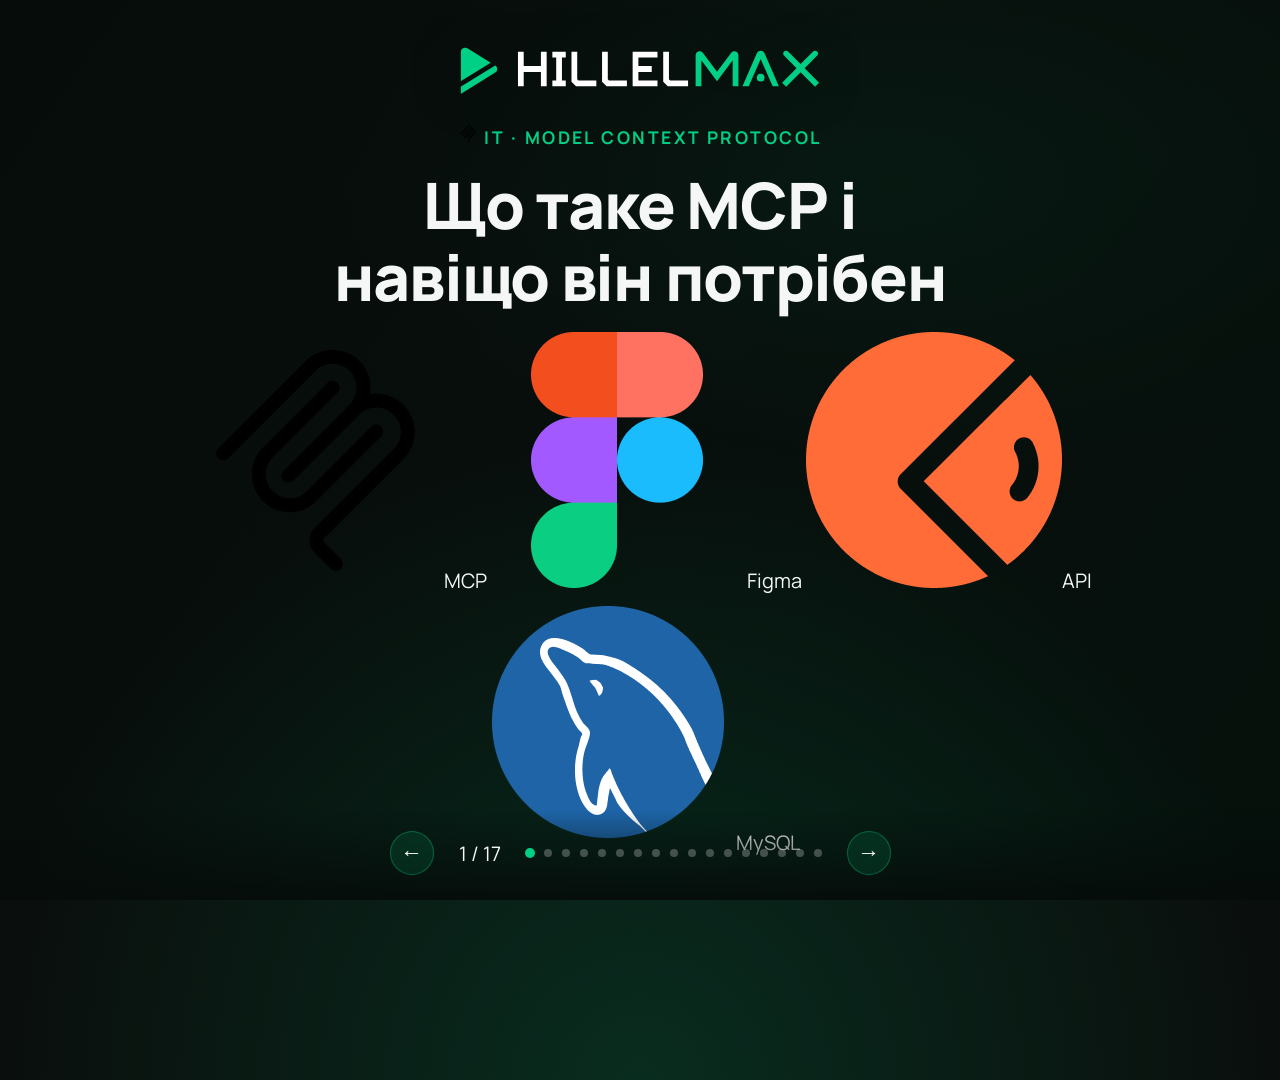
==== commit 8610b844: "Update lesson titles and content for MCP course; add new lesson on MCP architecture" ====
--- a/lesson 1/index.html
+++ b/lesson 1/index.html
@@ -3,7 +3,7 @@
   <head>
     <meta charset="UTF-8" />
     <meta name="viewport" content="width=device-width, initial-scale=1.0" />
-    <title>Hillel MAX — Урок 1 · Введення в MCP</title>
+    <title>Hillel MAX — Урок 1 · Що таке MCP і навіщо він потрібен</title>
     <link rel="preconnect" href="https://fonts.googleapis.com" />
     <link rel="preconnect" href="https://fonts.gstatic.com" crossorigin />
     <link
@@ -34,7 +34,7 @@
               IT · Model Context Protocol
             </span>
           </p>
-          <h1 class="slide__title js-reveal">Введення в MCP</h1>
+          <h1 class="slide__title js-reveal">Що таке MCP і навіщо він потрібен</h1>
           <div class="tech-chips js-reveal" aria-hidden="true">
             <span class="tech-chip"><img src="../video%20and%20pcitures/icons/mcp.png" alt="" />MCP</span>
             <span class="tech-chip"><img src="../video%20and%20pcitures/icons/figma.png" alt="" />Figma</span>
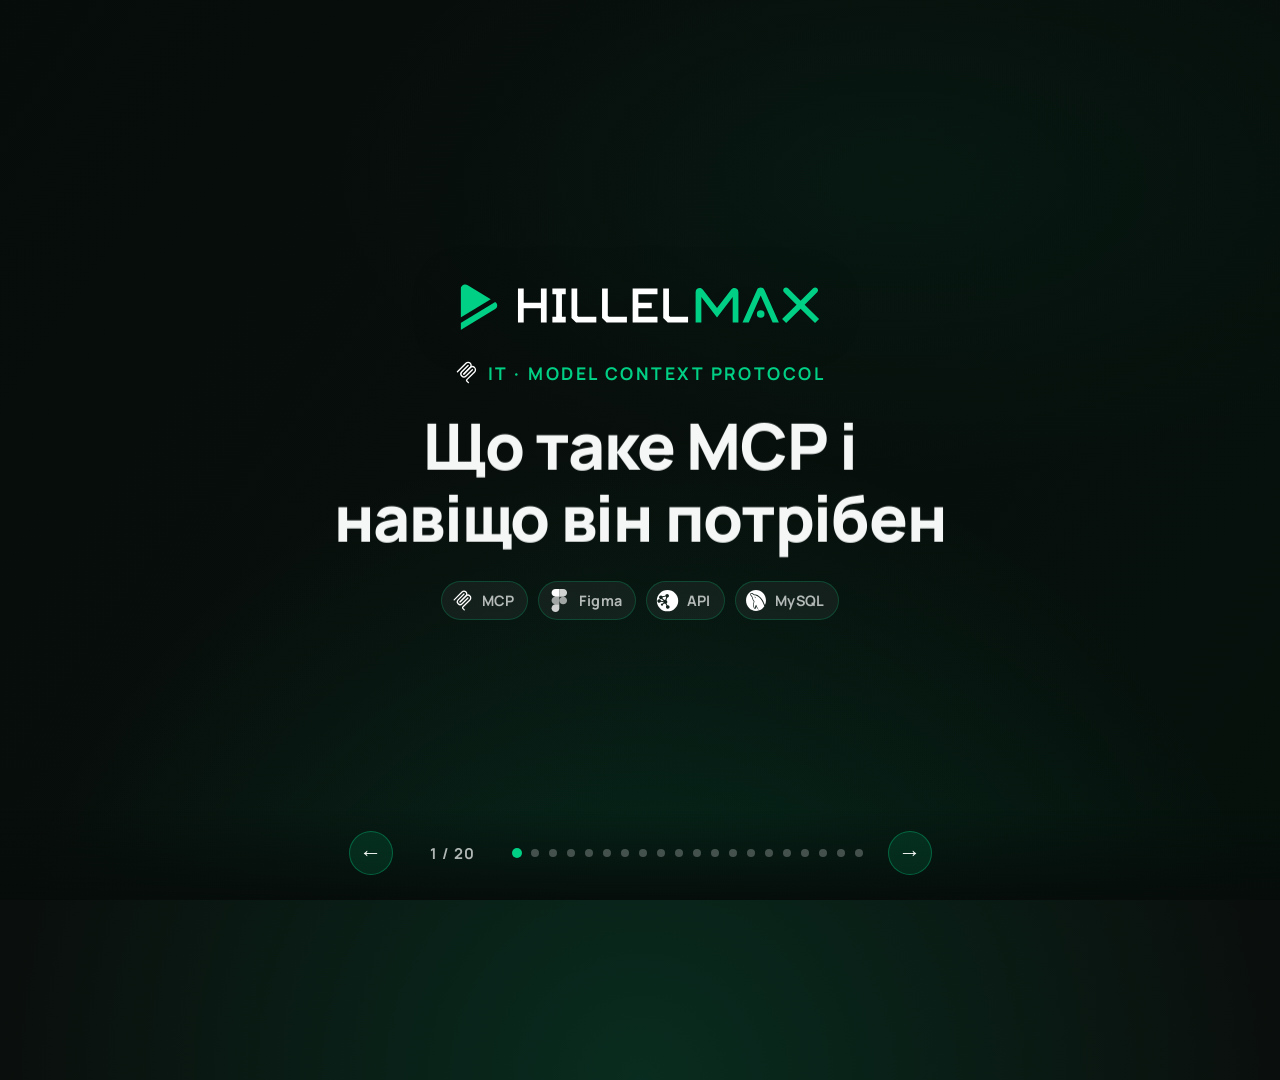
==== commit e8a98b79: "Enhance MCP course with new diagrams and updated content; replace image assets with SVGs for better " ====
--- a/lesson 1/index.html
+++ b/lesson 1/index.html
@@ -30,16 +30,16 @@
           />
           <p class="slide__eyebrow js-reveal">
             <span class="slide__tech-chip">
-              <img src="../video%20and%20pcitures/icons/mcp.png" alt="" width="20" height="20" />
+              <img src="../video%20and%20pcitures/icons/w/mcp.svg" alt="" width="20" height="20" />
               IT · Model Context Protocol
             </span>
           </p>
           <h1 class="slide__title js-reveal">Що таке MCP і навіщо він потрібен</h1>
           <div class="tech-chips js-reveal" aria-hidden="true">
-            <span class="tech-chip"><img src="../video%20and%20pcitures/icons/mcp.png" alt="" />MCP</span>
-            <span class="tech-chip"><img src="../video%20and%20pcitures/icons/figma.png" alt="" />Figma</span>
-            <span class="tech-chip"><img src="../video%20and%20pcitures/icons/postman.png" alt="" />API</span>
-            <span class="tech-chip"><img src="../video%20and%20pcitures/icons/mysql.png" alt="" />MySQL</span>
+            <span class="tech-chip"><img src="../video%20and%20pcitures/icons/w/mcp.svg" alt="" />MCP</span>
+            <span class="tech-chip"><img src="../video%20and%20pcitures/icons/w/figma.svg" alt="" />Figma</span>
+            <span class="tech-chip"><img src="../video%20and%20pcitures/icons/w/rest.svg" alt="" />API</span>
+            <span class="tech-chip"><img src="../video%20and%20pcitures/icons/w/mysql.svg" alt="" />MySQL</span>
           </div>
         </div>
       </section>
@@ -56,12 +56,12 @@
           <ol class="plan-list">
             <li class="plan-list__item js-plan-step">
               <span class="plan-list__num">01</span>
-              <img class="plan-list__icon" src="../video%20and%20pcitures/icons/mcp.png" alt="" width="32" height="32" />
-              <span class="plan-list__text">Введення до MCP</span>
+              <img class="plan-list__icon" src="../video%20and%20pcitures/icons/w/mcp.svg" alt="" width="32" height="32" />
+              <span class="plan-list__text">Еволюція: від чату до MCP</span>
             </li>
             <li class="plan-list__item js-plan-step">
               <span class="plan-list__num">02</span>
-              <img class="plan-list__icon" src="../video%20and%20pcitures/icons/figma.png" alt="" width="32" height="32" />
+              <img class="plan-list__icon" src="../video%20and%20pcitures/icons/w/figma.svg" alt="" width="32" height="32" />
               <span class="plan-list__text">Практичні сценарії</span>
             </li>
             <li class="plan-list__item js-plan-step">
@@ -89,7 +89,192 @@
         <div class="slide__inner slide__inner--title">
           <p class="slide__eyebrow js-reveal">Блок 1</p>
           <h2 class="slide__title js-reveal">Введення до MCP</h2>
-          <p class="slide__subtitle js-reveal">Чому виникла потреба в стандарті</p>
+          <p class="slide__subtitle js-reveal">Від простого чату до стандарту</p>
+        </div>
+      </section>
+
+      <section class="slide slide--diagram diagram-slide" aria-label="Етап 1 — простий чат">
+        <video class="slide__video" autoplay muted loop playsinline preload="auto">
+          <source src="../video%20and%20pcitures/Video/northern%20lights%20slide.mp4" type="video/mp4" />
+        </video>
+        <div class="slide__scrim slide__scrim--plan"></div>
+        <div class="slide__glow slide__glow--soft" aria-hidden="true"></div>
+        <div class="slide__inner slide__inner--content slide__inner--diagram">
+          <p class="slide__eyebrow js-reveal">Еволюція MCP</p>
+          <h2 class="slide__heading js-reveal">Етап 1: простий чат</h2>
+          <p class="slide__lead js-reveal">
+            Користувач надсилає запит — <strong>ChatGPT</strong> формує відповідь. Без tools, без зовнішніх сервісів.
+          </p>
+          <div class="evo-flow evo-flow--chat js-reveal" role="img" aria-label="Користувач запитує ChatGPT і отримує текстову відповідь">
+            <div class="evo-pipeline">
+              <div class="evo-flow__step evo-card evo-card--user">
+                <span class="evo-card__eyebrow">Користувач</span>
+                <p class="evo-card__body">«Створи todo list»</p>
+              </div>
+
+              <div class="evo-flow__step evo-connector" aria-hidden="true">
+                <svg class="evo-connector__svg" viewBox="0 0 24 56" aria-hidden="true">
+                  <line class="evo-connector__line" x1="12" y1="12" x2="12" y2="44" />
+                  <path class="evo-connector__head" d="M7.5 12 L12 5 L16.5 12 Z" />
+                  <path class="evo-connector__head" d="M7.5 44 L12 51 L16.5 44 Z" />
+                </svg>
+              </div>
+
+              <div class="evo-flow__step evo-card evo-card--model">
+                <div class="evo-card__model-row">
+                  <img
+                    class="evo-card__icon"
+                    src="../video%20and%20pcitures/icons/w/chatgpt.svg"
+                    alt=""
+                    width="40"
+                    height="40"
+                  />
+                  <span class="evo-card__title">ChatGPT</span>
+                </div>
+              </div>
+
+              <div class="evo-flow__step evo-connector evo-connector--down" aria-hidden="true">
+                <svg class="evo-connector__svg" viewBox="0 0 24 48" aria-hidden="true">
+                  <line class="evo-connector__line" x1="12" y1="6" x2="12" y2="38" />
+                  <path class="evo-connector__head" d="M7.5 38 L12 45 L16.5 38 Z" />
+                </svg>
+              </div>
+
+              <div class="evo-flow__step evo-card evo-card--output">
+                <span class="evo-card__eyebrow">Відповідь</span>
+                <p class="evo-card__body">Список задач <strong>текстом</strong></p>
+              </div>
+            </div>
+          </div>
+        </div>
+      </section>
+
+      <section class="slide slide--diagram diagram-slide" aria-label="Етап 2 — AI-агент">
+        <video class="slide__video" autoplay muted loop playsinline preload="auto">
+          <source src="../video%20and%20pcitures/Video/northern%20lights%20slide.mp4" type="video/mp4" />
+        </video>
+        <div class="slide__scrim slide__scrim--plan"></div>
+        <div class="slide__glow slide__glow--soft" aria-hidden="true"></div>
+        <div class="slide__inner slide__inner--content slide__inner--diagram">
+          <p class="slide__eyebrow js-reveal">Еволюція MCP</p>
+          <h2 class="slide__heading js-reveal">Етап 2: AI-агент</h2>
+          <div class="evo-flow evo-flow--agent js-reveal" role="img" aria-label="Цикл агента: thought, action, observation з tools">
+            <div class="evo-agent-board">
+              <aside class="evo-flow__step evo-agent-llm" data-reveal-step="1">
+                <div class="evo-card evo-card--model evo-agent-llm__card">
+                  <img
+                    class="evo-card__icon"
+                    src="../video%20and%20pcitures/icons/w/chatgpt.svg"
+                    alt=""
+                    width="44"
+                    height="44"
+                  />
+                </div>
+              </aside>
+
+              <div class="evo-agent-bridge" aria-hidden="true">
+                <svg
+                  class="evo-flow__step evo-agent-bridge-step"
+                  data-reveal-step="4"
+                  data-arrow="llm-thought"
+                  viewBox="0 0 100 24"
+                  preserveAspectRatio="none"
+                >
+                  <defs>
+                    <marker id="evo-bridge-arrow" markerWidth="7" markerHeight="7" refX="6" refY="3.5" orient="auto">
+                      <path d="M0 0 L7 3.5 L0 7 Z" fill="rgba(100, 160, 255, 0.95)" />
+                    </marker>
+                  </defs>
+                  <line class="evo-agent-bridge__line" x1="0" y1="12" x2="100" y2="12" marker-end="url(#evo-bridge-arrow)" />
+                </svg>
+                <svg
+                  class="evo-flow__step evo-agent-bridge-step"
+                  data-reveal-step="8"
+                  data-arrow="thought-llm"
+                  viewBox="0 0 100 24"
+                  preserveAspectRatio="none"
+                >
+                  <defs>
+                    <marker id="evo-bridge-arrow-back" markerWidth="7" markerHeight="7" refX="6" refY="3.5" orient="auto">
+                      <path d="M0 0 L7 3.5 L0 7 Z" fill="rgba(100, 160, 255, 0.95)" />
+                    </marker>
+                  </defs>
+                  <line class="evo-agent-bridge__line" x1="100" y1="12" x2="0" y2="12" marker-end="url(#evo-bridge-arrow-back)" />
+                </svg>
+              </div>
+
+              <div class="evo-flow__step evo-agent-zone" data-reveal-step="2">
+                <div class="evo-agent-zone__frame">
+                  <div class="evo-agent-loop">
+                    <div class="evo-agent-loop__ring">
+                      <span class="evo-agent-loop__node evo-agent-loop__node--action">action</span>
+                      <span class="evo-agent-loop__node evo-agent-loop__node--thought">thought</span>
+                      <span class="evo-agent-loop__node evo-agent-loop__node--observation">observation</span>
+                      <span class="evo-agent-loop__center" aria-hidden="true">🤖</span>
+                    </div>
+
+                    <svg class="evo-agent-arrows" viewBox="0 0 352 176" aria-hidden="true">
+                      <defs>
+                        <marker id="evo-agent-arrow" markerWidth="7" markerHeight="7" refX="6" refY="3.5" orient="auto">
+                          <path d="M0 0 L7 3.5 L0 7 Z" fill="rgba(100, 160, 255, 0.95)" />
+                        </marker>
+                      </defs>
+                      <g class="evo-flow__step evo-agent-arrow" data-reveal-step="5" data-arrow="thought-action">
+                        <path d="M 108 138 C 112 84 150 50 168 38" marker-end="url(#evo-agent-arrow)" />
+                      </g>
+                      <g class="evo-flow__step evo-agent-arrow" data-reveal-step="6" data-arrow="action-observation">
+                        <path d="M 184 38 C 222 84 240 110 244 138" marker-end="url(#evo-agent-arrow)" />
+                      </g>
+                      <g class="evo-flow__step evo-agent-arrow" data-reveal-step="7" data-arrow="observation-thought">
+                        <path d="M 244 158 H 108" marker-end="url(#evo-agent-arrow)" />
+                      </g>
+                    </svg>
+                  </div>
+                </div>
+
+                <div class="evo-agent-query">
+                  <svg class="evo-agent-query__arrow" viewBox="0 0 24 40" aria-hidden="true">
+                    <line class="evo-connector__line" x1="12" y1="4" x2="12" y2="32" />
+                    <path class="evo-connector__head" d="M7.5 32 L12 38 L16.5 32 Z" />
+                  </svg>
+                  <p class="evo-agent-query__text">«Створи todo list»</p>
+                </div>
+              </div>
+
+              <div class="evo-flow__step evo-agent-tools" data-reveal-step="3">
+                <div class="evo-agent-tools__row">
+                  <span class="evo-agent-tool">write_file</span>
+                  <span class="evo-agent-tool">read_file</span>
+                </div>
+                <svg class="evo-agent-tools__drops" viewBox="0 0 240 36" aria-hidden="true">
+                  <path class="evo-agent-tools__drop" d="M60 0 V18 H120" />
+                  <path class="evo-agent-tools__drop" d="M180 0 V18 H120" />
+                  <path class="evo-agent-tools__drop" d="M120 18 V32" />
+                  <path class="evo-agent-tools__head" d="M116 32 L120 36 L124 32 Z" />
+                </svg>
+              </div>
+            </div>
+          </div>
+        </div>
+      </section>
+
+      <section class="slide" aria-label="Етап 3 — обмежені tools">
+        <video class="slide__video" autoplay muted loop playsinline preload="auto">
+          <source src="../video%20and%20pcitures/Video/northern%20lights%20slide.mp4" type="video/mp4" />
+        </video>
+        <div class="slide__scrim"></div>
+        <div class="slide__glow slide__glow--soft" aria-hidden="true"></div>
+        <div class="slide__inner slide__inner--content">
+          <p class="slide__eyebrow js-reveal">Еволюція MCP</p>
+          <h2 class="slide__heading js-reveal">Етап 3: обмежені tools</h2>
+          <ul class="content-list">
+            <li class="content-list__item">Маленький фіксований набір: <code>write_file</code>, <code>read_file</code>…</li>
+            <li class="content-list__item">Новий сервіс = нова інтеграція + опис tool для LLM</li>
+            <li class="content-list__item">Email, API, CRM, БД — окремий код під кожне середовище</li>
+            <li class="content-list__item">
+              Обсягна робота для розробників → потреба в <strong>єдиному стандарті</strong>
+            </li>
+          </ul>
         </div>
       </section>
 
@@ -101,10 +286,10 @@
         <div class="slide__glow slide__glow--soft" aria-hidden="true"></div>
         <div class="slide__inner slide__inner--content">
           <p class="slide__eyebrow js-reveal">Введення до MCP</p>
-          <h2 class="slide__heading js-reveal">AI-агенти та зовнішні сервіси</h2>
-          <p class="slide__lead js-reveal">
-            Агенти надсилають повідомлення, працюють з email, базами даних і API. Для цього потрібен
-            <strong>кастомний код</strong> і обгортка у вигляді tools для кожного сервісу.
+          <h2 class="slide__heading js-reveal">Масштабування без стандарту</h2>
+          <p class="slide__lead js-reveal">
+            Коли агентів і сервісів стає більше, інтеграції множаться: кожен агент — свій набір tools,
+            кожна платформа — свій код.
           </p>
         </div>
       </section>
@@ -172,81 +357,88 @@
         <div class="slide__inner slide__inner--content slide__inner--diagram">
           <p class="slide__eyebrow js-reveal">Введення до MCP</p>
           <h2 class="slide__heading js-reveal">Як це працює</h2>
-          <div class="mcp-flow js-reveal" role="img" aria-label="Агент підключається до MCP-сервера, який надає доступ до зовнішніх сервісів">
-            <div class="mcp-flow__lane">
-              <div class="mcp-flow__agents mcp-flow__step">
-                <div class="mcp-flow__node mcp-flow__node--agent">
-                  <img
-                    class="mcp-flow__agent-icon"
-                    src="../video%20and%20pcitures/icons/chatgpt.png"
-                    alt=""
-                    width="40"
-                    height="40"
-                  />
-                  <span class="mcp-flow__label">Агент</span>
-                  <span class="mcp-flow__hint">Cursor · Claude · VS Code</span>
-                </div>
-                <p class="mcp-flow__note">Потребує доступ до різних сервісів</p>
-              </div>
-
-              <div class="mcp-flow__hub-group mcp-flow__step">
-                <div class="mcp-flow__pipe mcp-flow__pipe--left" aria-hidden="true">
-                  <span class="mcp-flow__line"></span>
-                  <span class="mcp-flow__dot mcp-flow__dot--a"></span>
-                  <span class="mcp-flow__dot mcp-flow__dot--b"></span>
-                </div>
-                <div class="mcp-flow__hub">
-                  <span class="mcp-flow__hub-ring" aria-hidden="true"></span>
-                  <img
-                    class="mcp-flow__hub-icon"
-                    src="../video%20and%20pcitures/icons/mcp.png"
-                    alt=""
-                    width="36"
-                    height="36"
-                  />
-                  <span class="mcp-flow__hub-title">Server</span>
-                  <span class="mcp-flow__hub-sub">Одна інтеграція</span>
-                </div>
-              </div>
-
-              <div class="mcp-flow__services-group mcp-flow__step">
-                <div class="mcp-flow__pipe mcp-flow__pipe--right" aria-hidden="true">
-                  <span class="mcp-flow__line"></span>
-                  <span class="mcp-flow__dot mcp-flow__dot--a"></span>
-                  <span class="mcp-flow__dot mcp-flow__dot--b"></span>
-                  <span class="mcp-flow__dot mcp-flow__dot--c"></span>
-                </div>
-                <div class="mcp-flow__services">
-                  <div class="mcp-flow__node mcp-flow__node--service">
-                    <span class="mcp-flow__service-icon">
-                      <img src="../video%20and%20pcitures/icons/email.svg" alt="" width="22" height="22" />
+          <div class="mcp-hub mcp-flow js-reveal" role="img" aria-label="MCP client підключається до кількох MCP server і отримує tools та prompts">
+            <div class="mcp-hub__canvas">
+              <div class="mcp-flow__step mcp-hub__client">
+                <div class="mcp-hub__card mcp-hub__card--client">
+                  <img class="mcp-hub__card-icon" src="../video%20and%20pcitures/icons/w/mcp.svg" alt="" width="36" height="36" />
+                  <span class="mcp-hub__card-title">MCP client</span>
+                  <span class="mcp-hub__card-hint">Cursor · VS Code · Claude Desktop · Cline</span>
+                </div>
+              </div>
+
+              <svg class="mcp-flow__step mcp-hub__wires" viewBox="0 0 48 210" aria-hidden="true">
+                <path class="mcp-hub__wire" d="M4 105 H18 C18 105 22 42 40 42" />
+                <path class="mcp-hub__wire" d="M4 105 H40" />
+                <path class="mcp-hub__wire" d="M4 105 H18 C18 105 22 168 40 168" />
+                <text class="mcp-hub__wire-label" x="24" y="36">MCP</text>
+                <text class="mcp-hub__wire-label" x="24" y="105">MCP</text>
+                <text class="mcp-hub__wire-label" x="24" y="174">MCP</text>
+              </svg>
+
+              <div class="mcp-flow__step mcp-hub__row">
+                <div class="mcp-hub__card mcp-hub__card--server">
+                  <img class="mcp-hub__card-icon" src="../video%20and%20pcitures/icons/w/mcp.svg" alt="" width="28" height="28" />
+                  <span class="mcp-hub__card-title">MCP server</span>
+                </div>
+                <div class="mcp-hub__endpoints">
+                  <div class="mcp-hub__endpoint mcp-hub__endpoint--tool">
+                    <span class="mcp-hub__endpoint-icon" aria-hidden="true">
+                      <svg viewBox="0 0 24 24" width="18" height="18"><path fill="currentColor" d="M14.7 6.3a1 1 0 0 0 0-1.4l-2.6-2.6a1 1 0 0 0-1.4 0l-1.5 1.5 4 4 1.5-1.5zM4 20l4.3-4.3 1.4 1.4L5.4 21H4v-1zM20.7 7.3l-1.4-1.4-2.1 2.1 1.4 1.4 2.1-2.1z"/></svg>
                     </span>
-                    <span class="mcp-flow__label">Email</span>
+                    <code>search_docs()</code>
                   </div>
-                  <div class="mcp-flow__node mcp-flow__node--service">
-                    <span class="mcp-flow__service-icon">
-                      <img src="../video%20and%20pcitures/icons/mysql.png" alt="" width="22" height="22" />
+                  <div class="mcp-hub__endpoint mcp-hub__endpoint--prompt">
+                    <span class="mcp-hub__endpoint-icon" aria-hidden="true">
+                      <svg viewBox="0 0 24 24" width="18" height="18"><path fill="currentColor" d="M4 5a2 2 0 0 1 2-2h9l5 5v11a2 2 0 0 1-2 2H6a2 2 0 0 1-2-2V5zm11-1v4h4"/></svg>
                     </span>
-                    <span class="mcp-flow__label">База даних</span>
+                    <span>custom prompt</span>
                   </div>
-                  <div class="mcp-flow__node mcp-flow__node--service">
-                    <span class="mcp-flow__service-icon">
-                      <img src="../video%20and%20pcitures/icons/postman.png" alt="" width="22" height="22" />
+                </div>
+              </div>
+
+              <div class="mcp-flow__step mcp-hub__row">
+                <div class="mcp-hub__card mcp-hub__card--server">
+                  <img class="mcp-hub__card-icon" src="../video%20and%20pcitures/icons/w/mcp.svg" alt="" width="28" height="28" />
+                  <span class="mcp-hub__card-title">MCP server</span>
+                </div>
+                <div class="mcp-hub__endpoints">
+                  <div class="mcp-hub__endpoint mcp-hub__endpoint--prompt">
+                    <span class="mcp-hub__endpoint-icon" aria-hidden="true">
+                      <svg viewBox="0 0 24 24" width="18" height="18"><path fill="currentColor" d="M4 5a2 2 0 0 1 2-2h9l5 5v11a2 2 0 0 1-2 2H6a2 2 0 0 1-2-2V5zm11-1v4h4"/></svg>
                     </span>
-                    <span class="mcp-flow__label">Зовнішні API</span>
+                    <span>custom prompt</span>
                   </div>
-                  <div class="mcp-flow__node mcp-flow__node--service">
-                    <span class="mcp-flow__service-icon">
-                      <img src="../video%20and%20pcitures/icons/notion.svg" alt="" width="22" height="22" />
+                  <div class="mcp-hub__endpoint mcp-hub__endpoint--tool">
+                    <span class="mcp-hub__endpoint-icon" aria-hidden="true">
+                      <svg viewBox="0 0 24 24" width="18" height="18"><path fill="currentColor" d="M14.7 6.3a1 1 0 0 0 0-1.4l-2.6-2.6a1 1 0 0 0-1.4 0l-1.5 1.5 4 4 1.5-1.5zM4 20l4.3-4.3 1.4 1.4L5.4 21H4v-1zM20.7 7.3l-1.4-1.4-2.1 2.1 1.4 1.4 2.1-2.1z"/></svg>
                     </span>
-                    <span class="mcp-flow__label">Notion</span>
+                    <code>read_emails()</code>
                   </div>
                 </div>
               </div>
+
+              <div class="mcp-flow__step mcp-hub__row">
+                <div class="mcp-hub__card mcp-hub__card--server">
+                  <img class="mcp-hub__card-icon" src="../video%20and%20pcitures/icons/w/mcp.svg" alt="" width="28" height="28" />
+                  <span class="mcp-hub__card-title">MCP server</span>
+                </div>
+                <div class="mcp-hub__endpoints">
+                  <div class="mcp-hub__endpoint mcp-hub__endpoint--tool">
+                    <span class="mcp-hub__endpoint-icon" aria-hidden="true">
+                      <svg viewBox="0 0 24 24" width="18" height="18"><path fill="currentColor" d="M14.7 6.3a1 1 0 0 0 0-1.4l-2.6-2.6a1 1 0 0 0-1.4 0l-1.5 1.5 4 4 1.5-1.5zM4 20l4.3-4.3 1.4 1.4L5.4 21H4v-1zM20.7 7.3l-1.4-1.4-2.1 2.1 1.4 1.4 2.1-2.1z"/></svg>
+                    </span>
+                    <code>send_emails()</code>
+                  </div>
+                  <div class="mcp-hub__endpoint mcp-hub__endpoint--tool">
+                    <span class="mcp-hub__endpoint-icon" aria-hidden="true">
+                      <svg viewBox="0 0 24 24" width="18" height="18"><path fill="currentColor" d="M14.7 6.3a1 1 0 0 0 0-1.4l-2.6-2.6a1 1 0 0 0-1.4 0l-1.5 1.5 4 4 1.5-1.5zM4 20l4.3-4.3 1.4 1.4L5.4 21H4v-1zM20.7 7.3l-1.4-1.4-2.1 2.1 1.4 1.4 2.1-2.1z"/></svg>
+                    </span>
+                    <code>search_web()</code>
+                  </div>
+                </div>
+              </div>
             </div>
-            <p class="mcp-flow__caption mcp-flow__step">
-              Агент підключається до <strong>MCP-сервера</strong> — і отримує tools для всіх сервісів без окремої розробки
-            </p>
           </div>
         </div>
       </section>
@@ -334,7 +526,7 @@
           <div class="scenario-card">
             <img
               class="scenario-card__icon js-reveal"
-              src="../video%20and%20pcitures/icons/chatgpt.png"
+              src="../video%20and%20pcitures/icons/w/chatgpt.svg"
               alt=""
               width="48"
               height="48"
@@ -365,7 +557,7 @@
           <div class="scenario-card">
             <img
               class="scenario-card__icon js-reveal"
-              src="../video%20and%20pcitures/icons/figma.png"
+              src="../video%20and%20pcitures/icons/w/figma.svg"
               alt=""
               width="48"
               height="48"
@@ -396,7 +588,7 @@
           <div class="scenario-card">
             <img
               class="scenario-card__icon js-reveal"
-              src="../video%20and%20pcitures/icons/jira.png"
+              src="../video%20and%20pcitures/icons/w/jira.svg"
               alt=""
               width="48"
               height="48"
@@ -427,7 +619,7 @@
           <div class="scenario-card">
             <img
               class="scenario-card__icon js-reveal"
-              src="../video%20and%20pcitures/icons/mcp.png"
+              src="../video%20and%20pcitures/icons/w/mcp.svg"
               alt=""
               width="48"
               height="48"
@@ -474,7 +666,7 @@
 
     <nav class="nav" aria-label="Навігація по слайдах">
       <button type="button" class="nav__btn" id="prev" aria-label="Попередній слайд">←</button>
-      <span class="nav__progress" id="navProgress" aria-live="polite">1 / 17</span>
+      <span class="nav__progress" id="navProgress" aria-live="polite">1 / 20</span>
       <div class="nav__dots" id="dots" role="tablist" aria-label="Слайди"></div>
       <button type="button" class="nav__btn" id="next" aria-label="Наступний слайд">→</button>
     </nav>
--- a/lesson 1/styles.css
+++ b/lesson 1/styles.css
@@ -262,8 +262,8 @@
 
 .plan-list__item {
   display: grid;
-  grid-template-columns: auto 1fr;
-  gap: 1rem 1.25rem;
+  grid-template-columns: auto auto 1fr;
+  gap: 0.75rem 1rem;
   align-items: center;
   padding: 1rem 1.25rem;
   background: rgba(255, 255, 255, 0.04);
@@ -286,6 +286,16 @@
   letter-spacing: 0.08em;
   color: var(--hillel-mint);
   line-height: 1;
+}
+
+.plan-list__icon {
+  width: 2rem;
+  height: 2rem;
+  object-fit: contain;
+  border-radius: 8px;
+  background: rgba(255, 255, 255, 0.06);
+  padding: 0.25rem;
+  border: 1px solid rgba(0, 208, 133, 0.2);
 }
 
 .plan-list__text {
@@ -335,6 +345,15 @@
 .nav__dots {
   display: flex;
   gap: 0.5rem;
+}
+
+.nav__progress {
+  min-width: 3.5rem;
+  font-size: 0.75rem;
+  font-weight: 700;
+  letter-spacing: 0.06em;
+  color: var(--text-muted);
+  text-align: center;
 }
 
 .nav__dot {
@@ -796,3 +815,900 @@
     grid-template-columns: 1fr 1fr;
   }
 }
+
+/* Hillel MAX visual accents — не задавати position на .slide--block-intro: ламає position:absolute у .slide */
+
+.slide__watermark {
+  position: absolute;
+  z-index: 1;
+  left: 50%;
+  top: 50%;
+  transform: translate(-50%, -50%);
+  width: min(38vw, 280px);
+  height: auto;
+  opacity: 0.07;
+  pointer-events: none;
+}
+
+.slide__tech-chip {
+  display: inline-flex;
+  align-items: center;
+  gap: 0.45rem;
+}
+
+.slide__tech-chip img {
+  width: 1.25rem;
+  height: 1.25rem;
+  object-fit: contain;
+}
+
+.tech-chips {
+  display: flex;
+  flex-wrap: wrap;
+  justify-content: center;
+  gap: 0.5rem;
+  margin-top: 0.35rem;
+}
+
+.tech-chip {
+  display: inline-flex;
+  align-items: center;
+  gap: 0.4rem;
+  padding: 0.35rem 0.65rem 0.35rem 0.45rem;
+  font-size: 0.72rem;
+  font-weight: 700;
+  letter-spacing: 0.02em;
+  color: var(--text-muted);
+  background: rgba(255, 255, 255, 0.05);
+  border: 1px solid rgba(0, 208, 133, 0.22);
+  border-radius: 999px;
+  backdrop-filter: blur(8px);
+}
+
+.tech-chip img {
+  width: 1.125rem;
+  height: 1.125rem;
+  object-fit: contain;
+}
+
+.slide__inner--scenario {
+  max-width: min(92vw, 980px);
+}
+
+.scenario-card {
+  display: grid;
+  grid-template-columns: auto 1fr;
+  gap: 1rem 1.25rem;
+  align-items: start;
+  margin-top: 0.5rem;
+  padding: 1.1rem 1.15rem;
+  background: rgba(255, 255, 255, 0.04);
+  border: 1px solid rgba(0, 208, 133, 0.2);
+  border-radius: 16px;
+  backdrop-filter: blur(10px);
+}
+
+.scenario-card__icon {
+  width: 3rem;
+  height: 3rem;
+  object-fit: contain;
+  padding: 0.35rem;
+  border-radius: 12px;
+  background: rgba(0, 208, 133, 0.1);
+  border: 1px solid rgba(0, 208, 133, 0.28);
+}
+
+.scenario-card__body .slide__heading {
+  margin-bottom: 0.65rem;
+}
+
+.scenario-card__body .slide__lead:last-child {
+  margin-bottom: 0;
+}
+
+@media (max-width: 720px) {
+  .scenario-card {
+    grid-template-columns: 1fr;
+    justify-items: center;
+    text-align: center;
+  }
+
+  .slide__watermark {
+    width: min(50vw, 180px);
+    opacity: 0.05;
+  }
+}
+
+.mcp-flow__agent-icon,
+.mcp-flow__hub-icon {
+  display: block;
+  object-fit: contain;
+}
+
+.mcp-flow__hub-icon {
+  margin-bottom: 0.15rem;
+}
+
+.mcp-flow__service-icon img {
+  display: block;
+  width: 1.375rem;
+  height: 1.375rem;
+  object-fit: contain;
+}
+
+/* MCP hub — client → servers → tools/prompts */
+.mcp-hub {
+  margin-top: 0.75rem;
+}
+
+.mcp-hub__canvas {
+  display: grid;
+  grid-template-columns: minmax(9.5rem, 11.5rem) 3.25rem minmax(8.5rem, 10rem) minmax(0, 1fr);
+  grid-template-rows: repeat(3, minmax(5.5rem, auto));
+  grid-template-areas:
+    "client wires row1 row1"
+    "client wires row2 row2"
+    "client wires row3 row3";
+  gap: 0.65rem 0.55rem;
+  align-items: center;
+  width: min(100%, 54rem);
+  margin: 0 auto;
+  padding: 1.35rem 1.45rem;
+  border: 2px dashed rgba(255, 255, 255, 0.18);
+  border-radius: 20px;
+  background: linear-gradient(160deg, rgba(255, 255, 255, 0.06) 0%, rgba(255, 255, 255, 0.02) 100%);
+  box-shadow:
+    inset 0 1px 0 rgba(255, 255, 255, 0.08),
+    0 14px 36px rgba(0, 0, 0, 0.32);
+  backdrop-filter: blur(12px);
+}
+
+.mcp-hub__client {
+  grid-area: client;
+  align-self: center;
+}
+
+.mcp-hub__wires {
+  grid-area: wires;
+  width: 100%;
+  height: 100%;
+  min-height: 12.5rem;
+  overflow: visible;
+}
+
+.mcp-hub__canvas > .mcp-hub__row {
+  grid-column: 3 / 5;
+  display: grid;
+  grid-template-columns: minmax(8.5rem, 10rem) minmax(0, 1fr);
+  gap: 0.65rem;
+  align-items: center;
+}
+
+.mcp-hub__canvas > .mcp-hub__row:nth-child(3) {
+  grid-row: 1;
+}
+
+.mcp-hub__canvas > .mcp-hub__row:nth-child(4) {
+  grid-row: 2;
+}
+
+.mcp-hub__canvas > .mcp-hub__row:nth-child(5) {
+  grid-row: 3;
+}
+
+.mcp-hub__card {
+  display: flex;
+  flex-direction: column;
+  align-items: center;
+  justify-content: center;
+  gap: 0.35rem;
+  padding: 0.75rem 0.65rem;
+  text-align: center;
+  border-radius: 14px;
+  background: linear-gradient(160deg, rgba(255, 255, 255, 0.11) 0%, rgba(255, 255, 255, 0.04) 100%);
+  border: 1px solid rgba(255, 255, 255, 0.16);
+  box-shadow:
+    inset 0 1px 0 rgba(255, 255, 255, 0.1),
+    0 8px 22px rgba(0, 0, 0, 0.28);
+}
+
+.mcp-hub__card--client {
+  min-height: 10.5rem;
+  padding: 1.1rem 0.85rem;
+  border-color: rgba(0, 208, 133, 0.3);
+  background: linear-gradient(160deg, rgba(0, 208, 133, 0.14) 0%, rgba(255, 255, 255, 0.04) 100%);
+}
+
+.mcp-hub__card--server {
+  min-height: 5rem;
+  border-color: rgba(255, 200, 80, 0.35);
+  background: linear-gradient(160deg, rgba(255, 200, 80, 0.16) 0%, rgba(255, 255, 255, 0.04) 100%);
+}
+
+.mcp-hub__card-icon {
+  width: 2.15rem;
+  height: 2.15rem;
+  object-fit: contain;
+  filter: drop-shadow(0 3px 8px rgba(0, 0, 0, 0.3));
+}
+
+.mcp-hub__card-title {
+  font-size: 0.94rem;
+  font-weight: 700;
+  color: #fff;
+  line-height: 1.25;
+}
+
+.mcp-hub__card-hint {
+  font-size: 0.72rem;
+  line-height: 1.4;
+  color: var(--text-muted);
+}
+
+.mcp-hub__wire {
+  fill: none;
+  stroke: rgba(0, 208, 133, 0.7);
+  stroke-width: 2;
+  stroke-linecap: round;
+  stroke-linejoin: round;
+}
+
+.mcp-hub__wire-label {
+  fill: var(--hillel-mint);
+  font-size: 9px;
+  font-weight: 700;
+  font-family: Manrope, system-ui, sans-serif;
+  text-anchor: middle;
+}
+
+.mcp-hub__endpoints {
+  display: flex;
+  flex-direction: column;
+  gap: 0.38rem;
+  min-width: 0;
+}
+
+.mcp-hub__endpoint {
+  display: flex;
+  align-items: center;
+  gap: 0.5rem;
+  padding: 0.48rem 0.72rem;
+  border-radius: 10px;
+  font-size: 0.86rem;
+  color: var(--text);
+  background: rgba(100, 160, 255, 0.1);
+  border: 1px solid rgba(100, 160, 255, 0.28);
+  box-shadow: inset 0 1px 0 rgba(255, 255, 255, 0.06);
+}
+
+.mcp-hub__endpoint code {
+  font-family: ui-monospace, SFMono-Regular, Menlo, monospace;
+  font-size: 0.82rem;
+  color: #dce8ff;
+}
+
+.mcp-hub__endpoint--prompt {
+  background: rgba(255, 255, 255, 0.06);
+  border-color: rgba(255, 255, 255, 0.16);
+}
+
+.mcp-hub__endpoint-icon {
+  flex-shrink: 0;
+  display: flex;
+  color: rgba(255, 255, 255, 0.88);
+}
+
+.mcp-hub__row .mcp-hub__card--server {
+  position: relative;
+}
+
+.mcp-hub__row .mcp-hub__card--server::after {
+  content: "";
+  position: absolute;
+  right: -0.45rem;
+  top: 50%;
+  width: 0.45rem;
+  height: 2px;
+  background: rgba(100, 160, 255, 0.55);
+  transform: translateY(-50%);
+}
+
+.mcp-flow--streaming .mcp-hub__wire {
+  stroke: rgba(0, 208, 133, 1);
+  filter: drop-shadow(0 0 4px rgba(0, 208, 133, 0.45));
+}
+
+.mcp-flow--streaming .mcp-hub__wire-label {
+  fill: #fff;
+}
+
+@media (max-width: 820px) {
+  .mcp-hub__canvas {
+    grid-template-columns: 1fr;
+    grid-template-areas:
+      "client"
+      "wires"
+      "row1"
+      "row2"
+      "row3";
+    gap: 0.65rem;
+  }
+
+  .mcp-hub__wires {
+    min-height: 3.5rem;
+    transform: rotate(90deg);
+    max-width: 8rem;
+    margin: 0 auto;
+  }
+
+  .mcp-hub__row {
+    grid-column: auto;
+    grid-template-columns: 1fr;
+    gap: 0.45rem;
+  }
+
+  .mcp-hub__row .mcp-hub__card--server::after {
+    display: none;
+  }
+}
+
+/* Evolution diagrams — від чату до агента */
+.evo-flow {
+  margin-top: 1rem;
+}
+
+.evo-flow--chat {
+  display: flex;
+  justify-content: center;
+  padding: 0.25rem 0 0.5rem;
+}
+
+.evo-pipeline {
+  display: flex;
+  flex-direction: column;
+  align-items: stretch;
+  width: min(100%, 22rem);
+  margin: 0 auto;
+}
+
+.evo-card {
+  width: 100%;
+  padding: 0.95rem 1.15rem;
+  text-align: center;
+  border-radius: 16px;
+  background: linear-gradient(160deg, rgba(255, 255, 255, 0.11) 0%, rgba(255, 255, 255, 0.04) 55%, rgba(0, 0, 0, 0.08) 100%);
+  border: 1px solid rgba(255, 255, 255, 0.14);
+  box-shadow:
+    inset 0 1px 0 rgba(255, 255, 255, 0.12),
+    0 10px 28px rgba(0, 0, 0, 0.32),
+    0 0 0 1px rgba(0, 208, 133, 0.1);
+  backdrop-filter: blur(14px);
+}
+
+.evo-card--model {
+  padding: 1rem 1.15rem;
+  background: linear-gradient(160deg, rgba(0, 208, 133, 0.12) 0%, rgba(255, 255, 255, 0.05) 50%, rgba(0, 0, 0, 0.1) 100%);
+  border-color: rgba(0, 208, 133, 0.28);
+  box-shadow:
+    inset 0 1px 0 rgba(255, 255, 255, 0.14),
+    0 14px 36px rgba(0, 0, 0, 0.38),
+    0 0 24px rgba(0, 208, 133, 0.08);
+}
+
+.evo-card--output {
+  border-style: dashed;
+  border-color: rgba(0, 208, 133, 0.32);
+}
+
+.evo-card__eyebrow {
+  display: block;
+  margin-bottom: 0.4rem;
+  font-size: 0.72rem;
+  font-weight: 700;
+  letter-spacing: 0.07em;
+  text-transform: uppercase;
+  color: var(--hillel-mint);
+}
+
+.evo-card__body {
+  margin: 0;
+  font-size: clamp(0.95rem, 1.5vw, 1.08rem);
+  line-height: 1.45;
+  color: var(--text);
+}
+
+.evo-card__model-row {
+  display: flex;
+  align-items: center;
+  justify-content: center;
+  gap: 0.75rem;
+}
+
+.evo-card__icon {
+  width: 2.5rem;
+  height: 2.5rem;
+  flex-shrink: 0;
+  object-fit: contain;
+  filter: drop-shadow(0 4px 10px rgba(0, 0, 0, 0.35));
+}
+
+.evo-card__title {
+  font-size: 1.12rem;
+  font-weight: 700;
+  letter-spacing: 0.01em;
+  color: #fff;
+}
+
+.evo-connector {
+  display: flex;
+  justify-content: center;
+  align-items: center;
+  height: 3rem;
+  flex-shrink: 0;
+}
+
+.evo-connector--down {
+  height: 2.6rem;
+}
+
+.evo-connector__svg {
+  display: block;
+  width: 1.5rem;
+  height: 100%;
+  overflow: visible;
+  color: rgba(0, 208, 133, 0.8);
+}
+
+.evo-connector__line {
+  stroke: currentColor;
+  stroke-width: 2;
+  stroke-linecap: round;
+}
+
+.evo-connector__head {
+  fill: currentColor;
+}
+
+.evo-flow__pill {
+  display: inline-block;
+  padding: 0.2rem 0.65rem;
+  border-radius: 999px;
+  background: rgba(0, 208, 133, 0.14);
+  border: 1px solid rgba(0, 208, 133, 0.35);
+  font-size: 0.78rem;
+  font-weight: 700;
+  letter-spacing: 0.04em;
+  text-transform: uppercase;
+  color: var(--hillel-mint);
+}
+
+.evo-flow__query {
+  margin: 0.35rem 0 0;
+  font-size: clamp(0.95rem, 1.5vw, 1.1rem);
+  color: var(--text);
+}
+
+.evo-flow__vlink {
+  display: flex;
+  flex-direction: column;
+  align-items: center;
+  gap: 0.15rem;
+  height: 2.2rem;
+}
+
+.evo-flow__vline {
+  flex: 1;
+  width: 2px;
+  background: linear-gradient(180deg, rgba(0, 208, 133, 0.15), rgba(0, 208, 133, 0.55));
+}
+
+.evo-flow__varrow {
+  font-size: 1rem;
+  color: var(--hillel-mint);
+  line-height: 1;
+}
+
+.evo-flow__model {
+  display: flex;
+  flex-direction: column;
+  align-items: center;
+  gap: 0.45rem;
+}
+
+.evo-flow__model-icon {
+  width: 2.75rem;
+  height: 2.75rem;
+  object-fit: contain;
+}
+
+.evo-flow__box {
+  display: block;
+  min-width: 9rem;
+  padding: 0.55rem 1.25rem;
+  text-align: center;
+  font-weight: 700;
+  font-size: 1.05rem;
+  color: #fff;
+  background: rgba(255, 255, 255, 0.08);
+  border: 1px solid rgba(0, 208, 133, 0.35);
+  border-radius: 12px;
+  backdrop-filter: blur(8px);
+}
+
+.evo-flow__output {
+  padding: 0.75rem 1rem;
+  text-align: center;
+  background: rgba(255, 255, 255, 0.04);
+  border: 1px dashed rgba(0, 208, 133, 0.28);
+  border-radius: 12px;
+  color: var(--text-muted);
+  font-size: clamp(0.9rem, 1.45vw, 1.05rem);
+}
+
+.evo-flow__output p {
+  margin: 0;
+}
+
+.evo-flow--agent {
+  display: flex;
+  justify-content: center;
+  padding: 0.25rem 0;
+}
+
+.evo-agent-board {
+  position: relative;
+  display: grid;
+  grid-template-columns: 6.25rem minmax(0, 1fr);
+  grid-template-rows: auto auto auto;
+  grid-template-areas:
+    ". tools"
+    "llm zone"
+    ". query";
+  gap: 0.45rem 0.35rem;
+  width: min(100%, 50rem);
+  margin: 0 auto;
+  align-items: stretch;
+  justify-items: center;
+  overflow: visible;
+  --evo-thought-lift: 2.45rem;
+}
+
+.evo-flow__step.evo-agent-zone {
+  display: contents;
+}
+
+.evo-agent-zone__frame {
+  grid-area: zone;
+  width: 100%;
+  max-width: 26rem;
+  justify-self: center;
+  padding: 1.5rem 1.75rem 1.35rem;
+  border: 2px dashed rgba(100, 160, 255, 0.5);
+  border-radius: 22px;
+  background: linear-gradient(160deg, rgba(100, 160, 255, 0.11) 0%, rgba(255, 255, 255, 0.03) 55%, rgba(0, 0, 0, 0.14) 100%);
+  box-shadow:
+    inset 0 1px 0 rgba(255, 255, 255, 0.1),
+    0 16px 40px rgba(0, 0, 0, 0.36);
+  backdrop-filter: blur(14px);
+  overflow: visible;
+}
+
+.evo-agent-llm {
+  grid-area: llm;
+  display: flex;
+  justify-content: center;
+  align-self: end;
+  margin-bottom: var(--evo-thought-lift);
+}
+
+.evo-agent-bridge {
+  position: absolute;
+  z-index: 6;
+  height: 1.5rem;
+  margin: 0;
+  transform: translateY(-50%);
+  pointer-events: none;
+}
+
+.evo-agent-bridge-step {
+  position: absolute;
+  inset: 0;
+  width: 100%;
+  height: 100%;
+  overflow: visible;
+  opacity: 0;
+  visibility: hidden;
+}
+
+.evo-agent-bridge__line {
+  stroke: rgba(100, 160, 255, 0.75);
+  stroke-width: 2.5;
+  stroke-linecap: round;
+  vector-effect: non-scaling-stroke;
+}
+
+.evo-agent-llm__card {
+  width: 5rem;
+  height: 5rem;
+  padding: 0.8rem;
+  display: flex;
+  align-items: center;
+  justify-content: center;
+  border-radius: 16px;
+}
+
+.evo-agent-llm__card .evo-card__icon {
+  width: 2.65rem;
+  height: 2.65rem;
+}
+
+.evo-agent-tools {
+  grid-area: tools;
+  display: flex;
+  flex-direction: column;
+  align-items: center;
+  gap: 0.15rem;
+  justify-self: center;
+  width: 100%;
+  max-width: 26rem;
+  grid-column: 1 / -1;
+}
+
+.evo-agent-tools__row {
+  display: flex;
+  justify-content: center;
+  gap: 1.5rem;
+}
+
+.evo-agent-tool {
+  width: 7.5rem;
+  padding: 0.48rem 0.5rem;
+  text-align: center;
+  border-radius: 12px;
+  background: linear-gradient(160deg, rgba(255, 200, 80, 0.24) 0%, rgba(255, 200, 80, 0.08) 100%);
+  border: 1px solid rgba(255, 200, 80, 0.55);
+  box-shadow:
+    inset 0 1px 0 rgba(255, 255, 255, 0.14),
+    0 8px 20px rgba(0, 0, 0, 0.28);
+  font-family: ui-monospace, SFMono-Regular, Menlo, monospace;
+  font-size: 0.86rem;
+  font-weight: 600;
+  color: #ffe9b0;
+  box-sizing: border-box;
+}
+
+.evo-agent-tools__drops {
+  display: block;
+  width: 15rem;
+  height: 2.25rem;
+  overflow: visible;
+}
+
+.evo-agent-tools__drop {
+  fill: none;
+  stroke: rgba(0, 208, 133, 0.75);
+  stroke-width: 2;
+  stroke-linecap: round;
+  stroke-linejoin: round;
+}
+
+.evo-agent-tools__head {
+  fill: rgba(0, 208, 133, 0.9);
+}
+
+.evo-agent-query {
+  grid-area: query;
+  display: flex;
+  flex-direction: column;
+  align-items: center;
+  gap: 0.2rem;
+  width: 100%;
+  max-width: 26rem;
+  justify-self: center;
+}
+
+.evo-agent-loop {
+  position: relative;
+  width: 22rem;
+  height: 11rem;
+  margin: 0 auto;
+  overflow: visible;
+}
+
+.evo-agent-loop__ring {
+  position: relative;
+  width: 22rem;
+  height: 11rem;
+  margin: 0 auto;
+}
+
+.evo-agent-loop__node {
+  position: absolute;
+  z-index: 3;
+  width: 7.5rem;
+  height: 2.35rem;
+  display: flex;
+  align-items: center;
+  justify-content: center;
+  box-sizing: border-box;
+  border-radius: 12px;
+  font-size: 0.92rem;
+  font-weight: 600;
+  text-transform: lowercase;
+  color: var(--text);
+  background: linear-gradient(160deg, rgba(255, 255, 255, 0.13) 0%, rgba(255, 255, 255, 0.05) 100%);
+  border: 1px solid rgba(255, 255, 255, 0.22);
+  box-shadow:
+    inset 0 1px 0 rgba(255, 255, 255, 0.12),
+    0 8px 22px rgba(0, 0, 0, 0.3);
+}
+
+.evo-agent-loop__node--action {
+  top: 0;
+  left: 50%;
+  transform: translateX(-50%);
+}
+
+.evo-agent-loop__node--thought {
+  bottom: 0;
+  left: 0;
+  background: linear-gradient(160deg, rgba(255, 200, 80, 0.3) 0%, rgba(255, 200, 80, 0.1) 100%);
+  border-color: rgba(255, 200, 80, 0.58);
+}
+
+.evo-agent-loop__node--observation {
+  bottom: 0;
+  right: 0;
+}
+
+.evo-agent-loop__center {
+  position: absolute;
+  top: 54%;
+  left: 50%;
+  z-index: 2;
+  transform: translate(-50%, -50%);
+  display: flex;
+  align-items: center;
+  justify-content: center;
+  width: 3.25rem;
+  height: 3.25rem;
+  border-radius: 50%;
+  font-size: 1.55rem;
+  background: rgba(255, 255, 255, 0.09);
+  border: 1px solid rgba(255, 255, 255, 0.16);
+  box-shadow: 0 10px 26px rgba(0, 0, 0, 0.32);
+}
+
+.evo-agent-arrows {
+  position: absolute;
+  inset: 0;
+  width: 100%;
+  height: 100%;
+  overflow: visible;
+  pointer-events: none;
+}
+
+.evo-agent-arrow {
+  opacity: 0;
+  visibility: hidden;
+}
+
+.evo-agent-arrow path {
+  fill: none;
+  stroke: rgba(100, 160, 255, 0.75);
+  stroke-width: 2.5;
+  stroke-linecap: round;
+  stroke-linejoin: round;
+  vector-effect: non-scaling-stroke;
+}
+
+.evo-agent-query__arrow {
+  width: 1.5rem;
+  height: 2.25rem;
+  color: rgba(0, 208, 133, 0.85);
+  overflow: visible;
+}
+
+.evo-agent-query__text {
+  margin: 0;
+  padding: 0.55rem 1.15rem;
+  border-radius: 12px;
+  font-size: clamp(0.95rem, 1.5vw, 1.08rem);
+  color: var(--text);
+  background: rgba(255, 255, 255, 0.06);
+  border: 1px solid rgba(0, 208, 133, 0.28);
+  box-shadow: 0 8px 20px rgba(0, 0, 0, 0.25);
+}
+
+.evo-flow--streaming .evo-agent-arrow path,
+.evo-flow--streaming .evo-agent-bridge__line,
+.evo-flow--streaming .evo-agent-tools__drop {
+  stroke: rgba(0, 208, 133, 0.95);
+  animation: evo-loop-pulse 1.8s ease-in-out infinite;
+}
+
+.evo-flow--streaming .evo-agent-zone__frame {
+  border-color: rgba(0, 208, 133, 0.42);
+  box-shadow:
+    inset 0 1px 0 rgba(255, 255, 255, 0.12),
+    0 16px 40px rgba(0, 0, 0, 0.36),
+    0 0 28px rgba(0, 208, 133, 0.1);
+}
+
+.evo-flow--streaming .evo-connector__svg {
+  color: rgba(0, 208, 133, 1);
+  filter: drop-shadow(0 0 6px rgba(0, 208, 133, 0.45));
+  animation: evo-connector-pulse 1.6s ease-in-out infinite;
+}
+
+.evo-flow--streaming .evo-card--model {
+  box-shadow:
+    inset 0 1px 0 rgba(255, 255, 255, 0.16),
+    0 14px 36px rgba(0, 0, 0, 0.38),
+    0 0 28px rgba(0, 208, 133, 0.16);
+}
+
+@keyframes evo-connector-pulse {
+  0%,
+  100% {
+    opacity: 0.65;
+  }
+  50% {
+    opacity: 1;
+  }
+}
+
+@keyframes evo-loop-pulse {
+  0%,
+  100% {
+    opacity: 0.55;
+  }
+  50% {
+    opacity: 1;
+  }
+}
+
+@media (max-width: 720px) {
+  .evo-agent-board {
+    grid-template-columns: 1fr;
+    grid-template-areas:
+      "tools"
+      "llm"
+      "zone"
+      "query";
+    width: min(100%, 22rem);
+  }
+
+  .evo-agent-llm,
+  .evo-agent-bridge {
+    align-self: center;
+    margin-bottom: 0;
+  }
+
+  .evo-agent-bridge {
+    width: 60%;
+    height: 1.25rem;
+    transform: rotate(90deg);
+    margin: 0.25rem auto;
+  }
+
+  .evo-agent-loop {
+    width: 18.5rem;
+    height: 10rem;
+  }
+
+  .evo-agent-loop__node,
+  .evo-agent-tool {
+    width: 6.25rem;
+    font-size: 0.78rem;
+  }
+
+  .evo-agent-tools__row {
+    gap: 0.75rem;
+  }
+
+  .evo-agent-arrows {
+    left: -1.25rem;
+    width: calc(100% + 1.25rem);
+  }
+}
